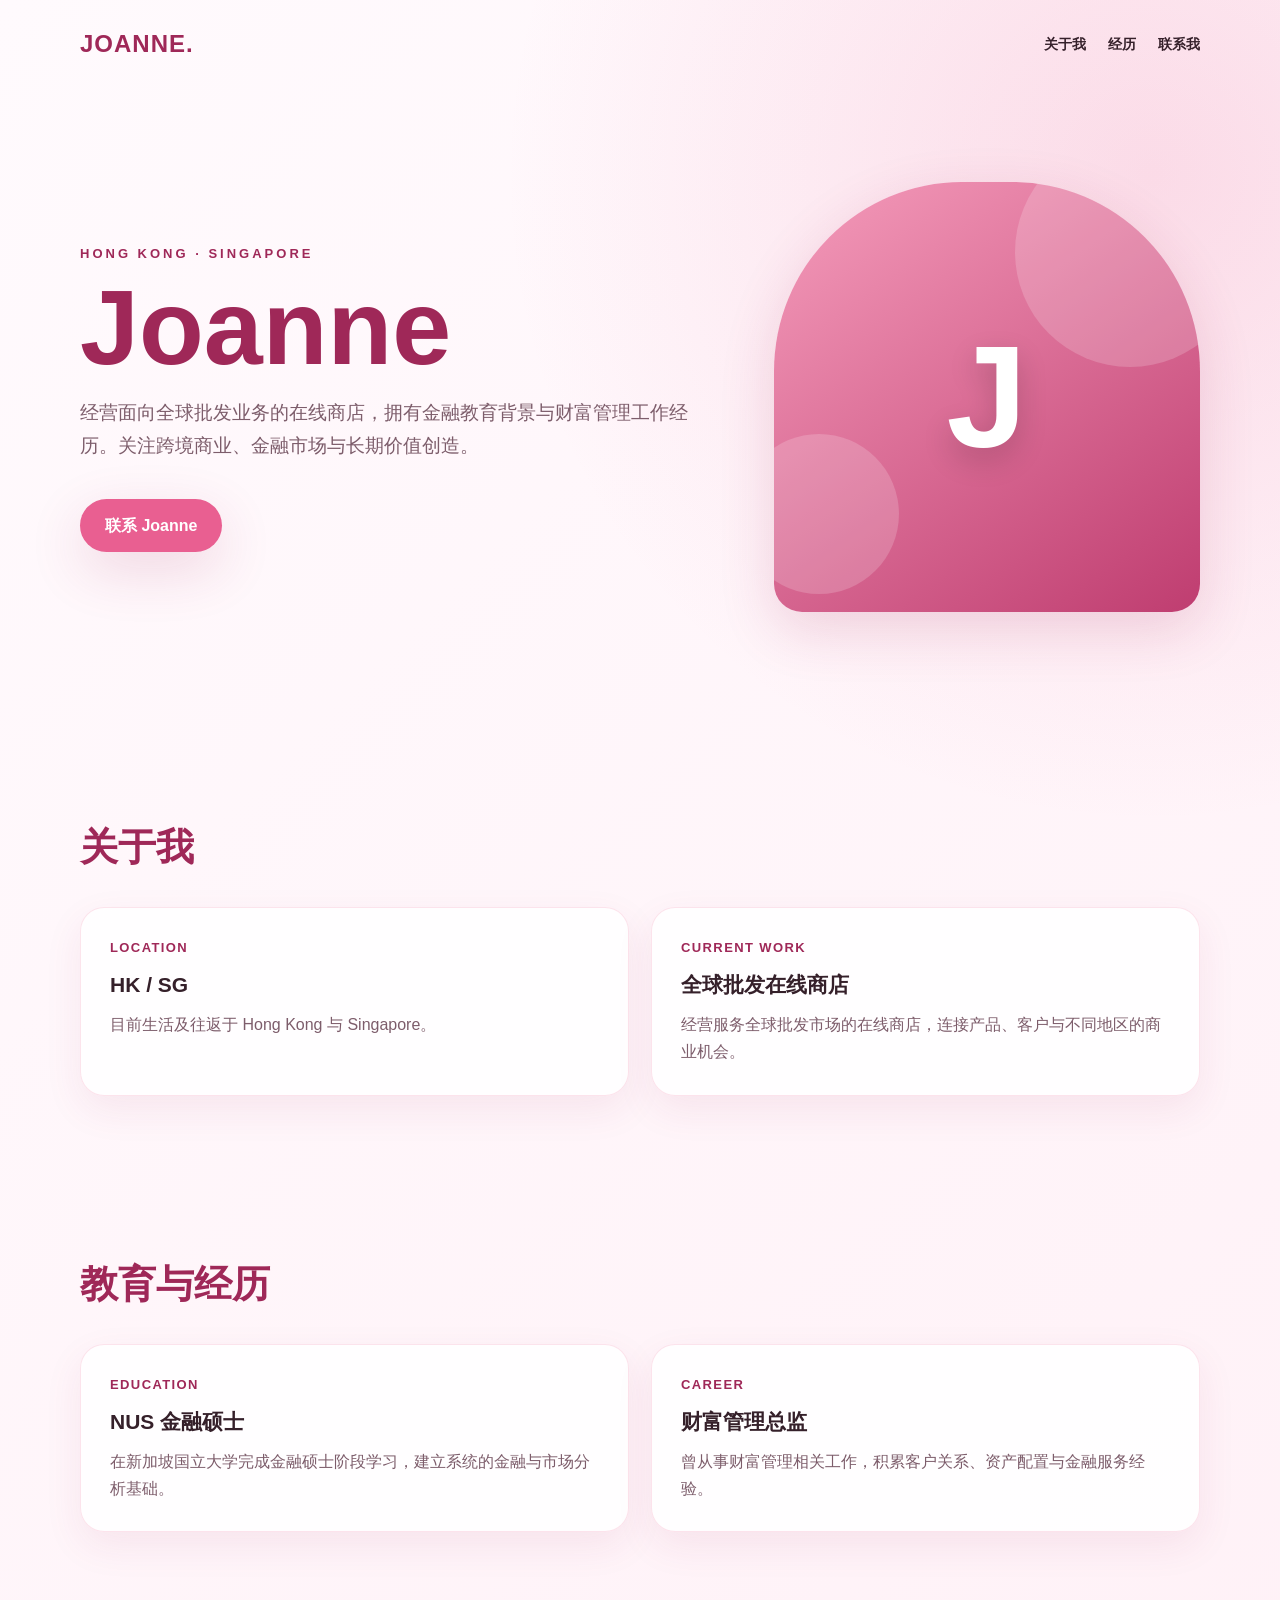
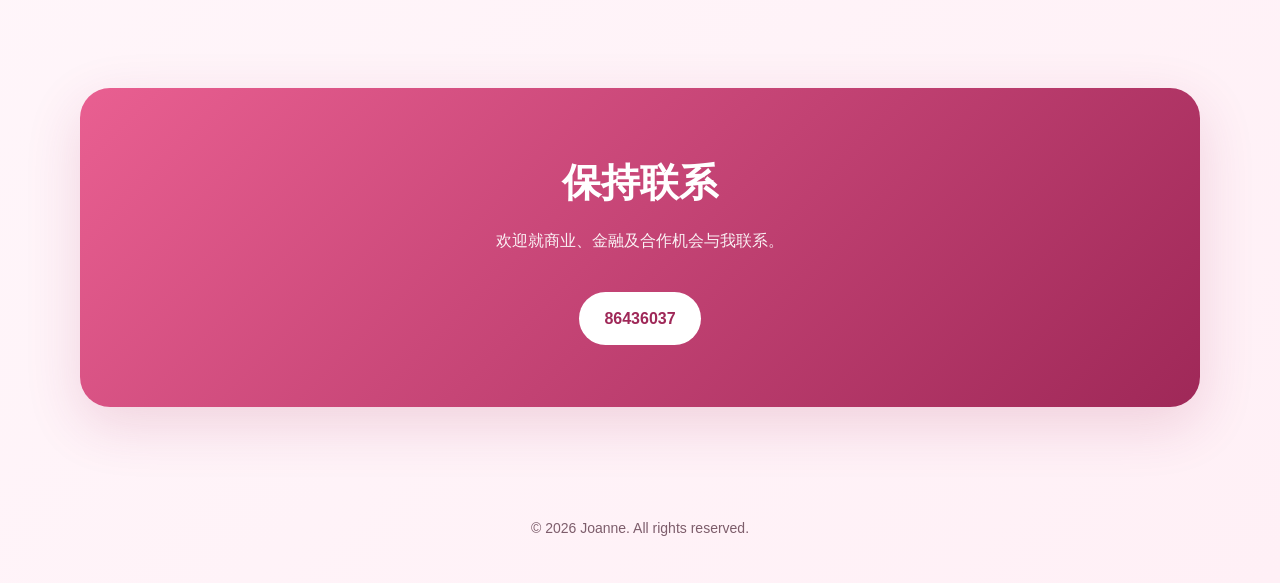
==== index.html @ ed048417 "Rename index.html.html to index.html" ====
<!DOCTYPE html>
<html lang="zh-CN">
<head>
<meta charset="UTF-8"><meta name="viewport" content="width=device-width,initial-scale=1.0">
<meta name="description" content="Joanne 的个人主页，居住于香港与新加坡，从事全球批发在线商店业务。">
<title>Joanne | Personal Website</title>
<style>
:root{--pink:#e95f91;--dark:#9f2858;--light:#fff0f6;--text:#35202a;--muted:#7d5d6b;--shadow:0 18px 55px rgba(159,40,88,.16)}
*{box-sizing:border-box;scroll-behavior:smooth}body{margin:0;font-family:Arial,"Microsoft YaHei",sans-serif;color:var(--text);line-height:1.7;background:radial-gradient(circle at 90% 8%,rgba(233,95,145,.18),transparent 28%),linear-gradient(135deg,#fffafd,#fff0f6)}a{text-decoration:none;color:inherit}.page{width:min(1120px,calc(100% - 34px));margin:auto}nav{display:flex;align-items:center;justify-content:space-between;padding:24px 0}.logo{font-size:24px;font-weight:900;color:var(--dark);letter-spacing:1px}.nav-links{display:flex;gap:22px;font-size:14px;font-weight:700}.hero{min-height:72vh;display:grid;grid-template-columns:1.2fr .8fr;align-items:center;gap:54px;padding:55px 0 86px}.eyebrow{color:var(--dark);font-size:13px;font-weight:900;text-transform:uppercase;letter-spacing:3px}h1{margin:12px 0 20px;font-size:clamp(58px,9vw,106px);line-height:.95;color:var(--dark)}.hero p{max-width:670px;font-size:19px;color:var(--muted)}.button{display:inline-block;margin-top:18px;padding:13px 25px;border-radius:999px;background:var(--pink);color:white;font-weight:900;box-shadow:var(--shadow);transition:.2s}.button:hover{transform:translateY(-2px);background:var(--dark)}.portrait{min-height:430px;border-radius:44% 44% 28px 28px;display:flex;align-items:center;justify-content:center;position:relative;overflow:hidden;box-shadow:var(--shadow);background:linear-gradient(145deg,#f59cbb,#bf3d70)}.portrait:before,.portrait:after{content:"";position:absolute;border-radius:50%;background:rgba(255,255,255,.18)}.portrait:before{width:230px;height:230px;right:-45px;top:-45px}.portrait:after{width:160px;height:160px;left:-35px;bottom:18px}.portrait-initial{position:relative;z-index:1;color:white;font-size:145px;font-weight:900;text-shadow:0 12px 30px rgba(0,0,0,.18)}section{padding:78px 0}.section-title{margin:0 0 28px;font-size:38px;color:var(--dark)}.grid{display:grid;grid-template-columns:repeat(2,1fr);gap:22px}.card{padding:29px;background:rgba(255,255,255,.88);border:1px solid rgba(233,95,145,.17);border-radius:24px;box-shadow:0 14px 38px rgba(159,40,88,.08)}.card span{display:block;color:var(--dark);font-size:13px;font-weight:900;letter-spacing:1.4px;text-transform:uppercase;margin-bottom:8px}.card h3{margin:0 0 8px;font-size:21px}.card p{margin:0;color:var(--muted)}.contact{text-align:center;padding:62px 26px;border-radius:30px;background:linear-gradient(135deg,var(--pink),var(--dark));color:white;box-shadow:var(--shadow)}.contact h2{font-size:39px;margin:0 0 10px}.contact p{margin:0 0 20px;opacity:.92}.contact .button{background:white;color:var(--dark);box-shadow:none}footer{text-align:center;padding:32px 0 42px;color:var(--muted);font-size:14px}@media(max-width:760px){.nav-links{display:none}.hero{grid-template-columns:1fr;min-height:auto;padding-top:28px}.portrait{min-height:330px}.grid{grid-template-columns:1fr}section{padding:55px 0}}
</style>
</head>
<body><div class="page"><nav><div class="logo">JOANNE.</div><div class="nav-links"><a href="#about">关于我</a><a href="#experience">经历</a><a href="#contact">联系我</a></div></nav><main>
<section class="hero"><div><div class="eyebrow">Hong Kong · Singapore</div><h1>Joanne</h1><p>经营面向全球批发业务的在线商店，拥有金融教育背景与财富管理工作经历。关注跨境商业、金融市场与长期价值创造。</p><a class="button" href="#contact">联系 Joanne</a></div><div class="portrait"><div class="portrait-initial">J</div></div></section>
<section id="about"><h2 class="section-title">关于我</h2><div class="grid"><article class="card"><span>Location</span><h3>HK / SG</h3><p>目前生活及往返于 Hong Kong 与 Singapore。</p></article><article class="card"><span>Current Work</span><h3>全球批发在线商店</h3><p>经营服务全球批发市场的在线商店，连接产品、客户与不同地区的商业机会。</p></article></div></section>
<section id="experience"><h2 class="section-title">教育与经历</h2><div class="grid"><article class="card"><span>Education</span><h3>NUS 金融硕士</h3><p>在新加坡国立大学完成金融硕士阶段学习，建立系统的金融与市场分析基础。</p></article><article class="card"><span>Career</span><h3>财富管理总监</h3><p>曾从事财富管理相关工作，积累客户关系、资产配置与金融服务经验。</p></article></div></section>
<section id="contact"><div class="contact"><h2>保持联系</h2><p>欢迎就商业、金融及合作机会与我联系。</p><a class="button" href="tel:86436037">86436037</a></div></section>
</main><footer>© 2026 Joanne. All rights reserved.</footer></div></body></html>
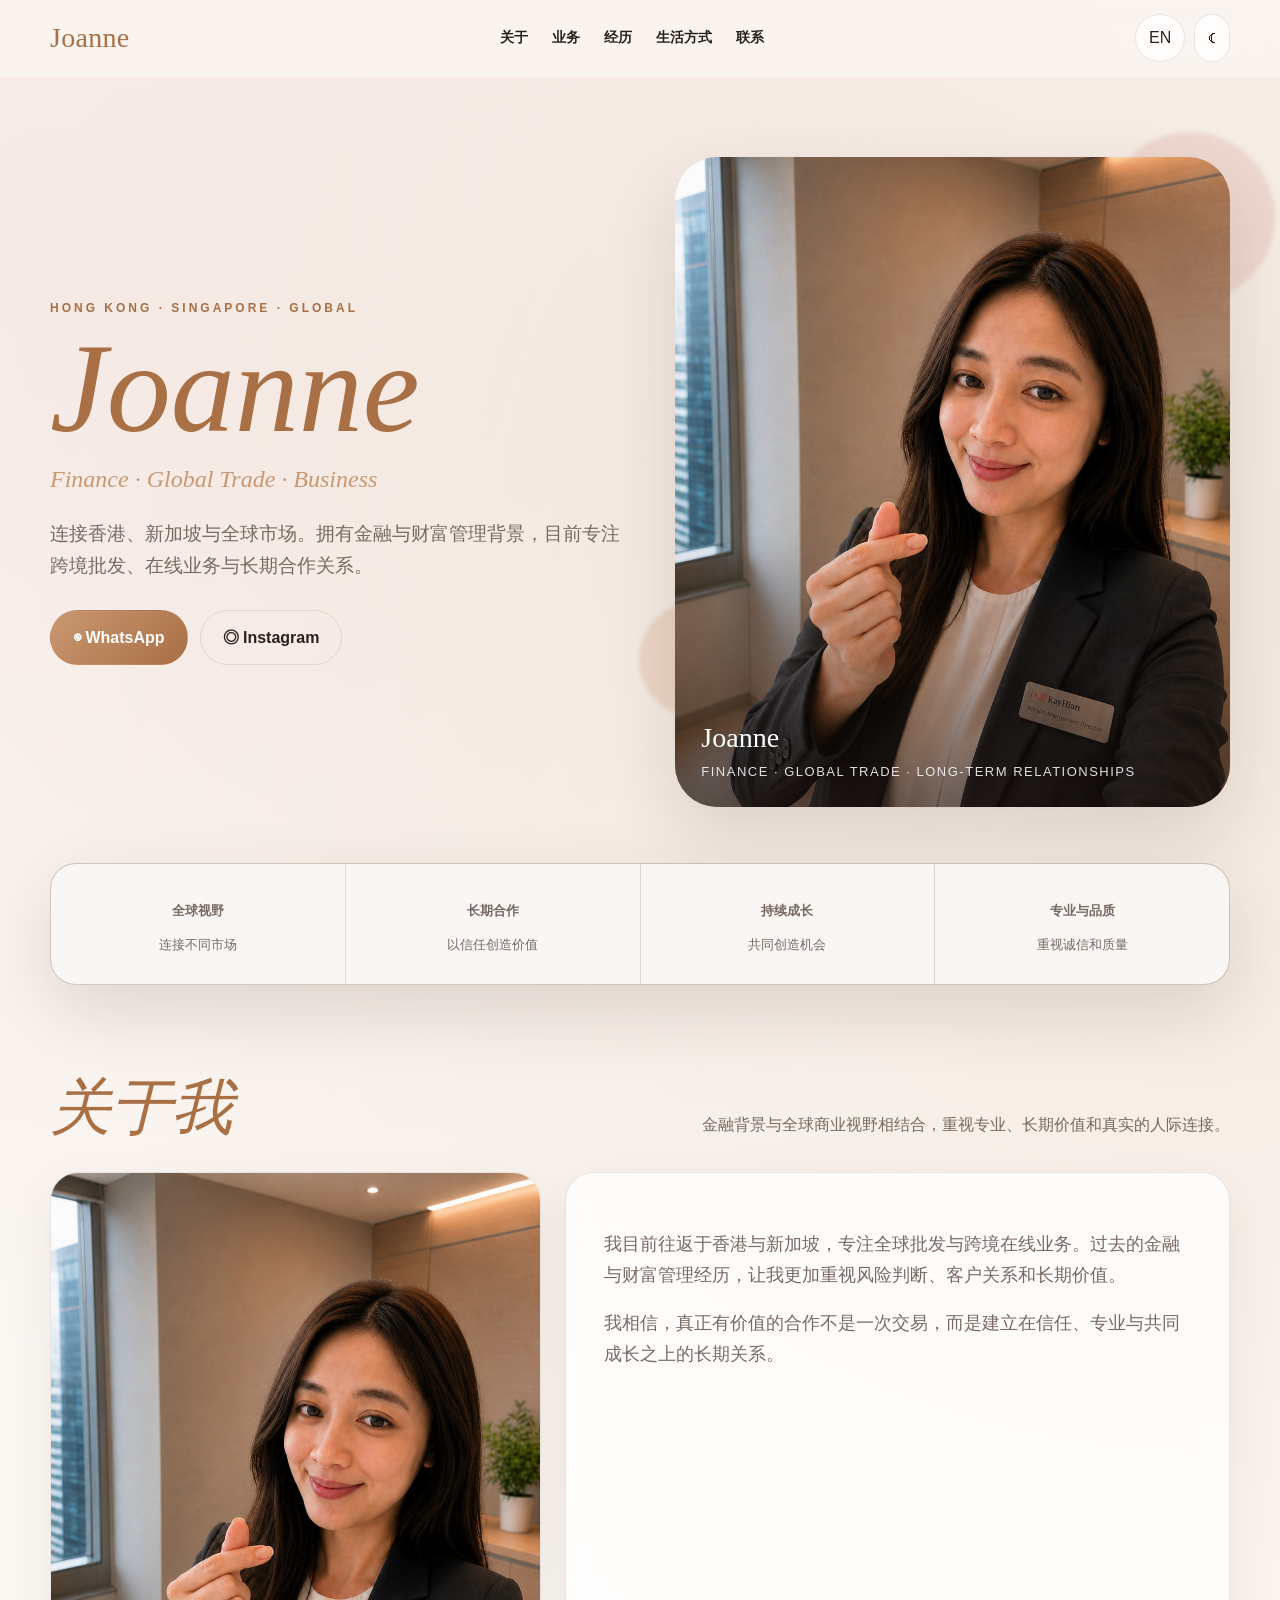
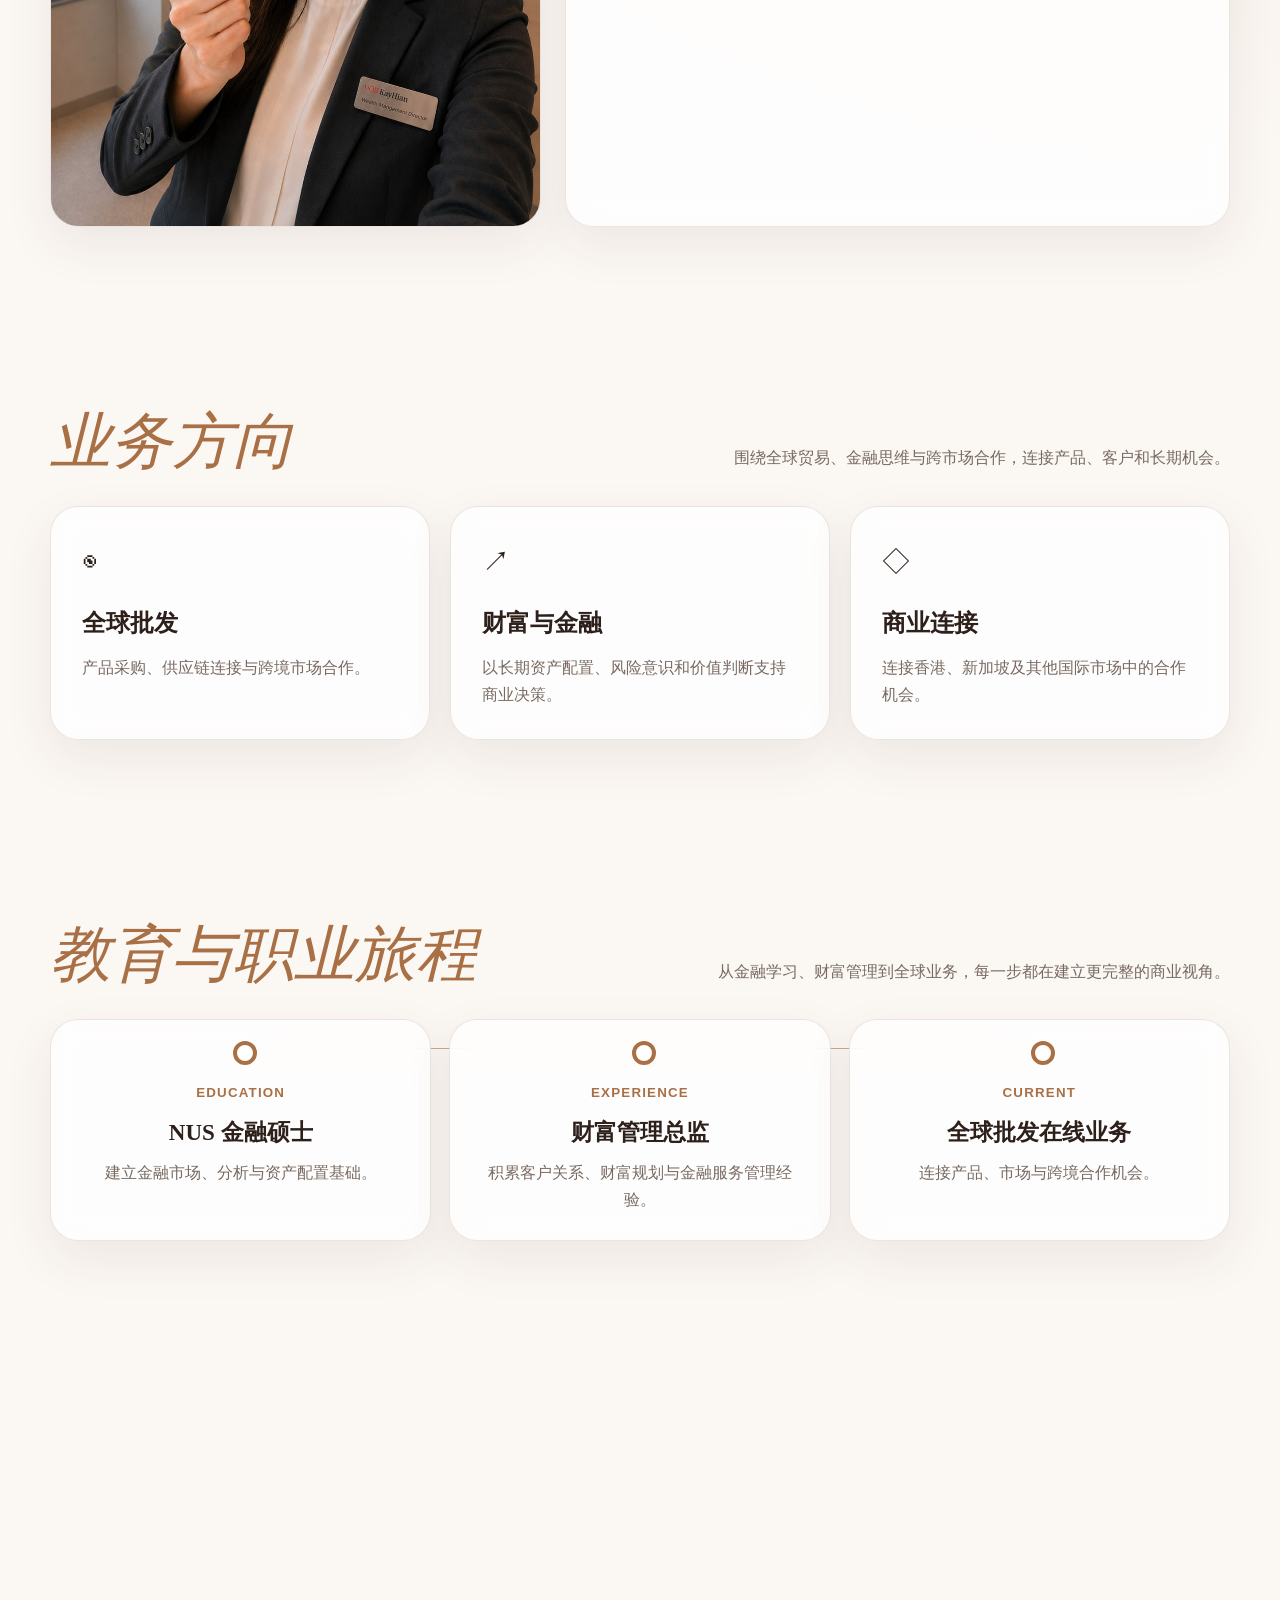
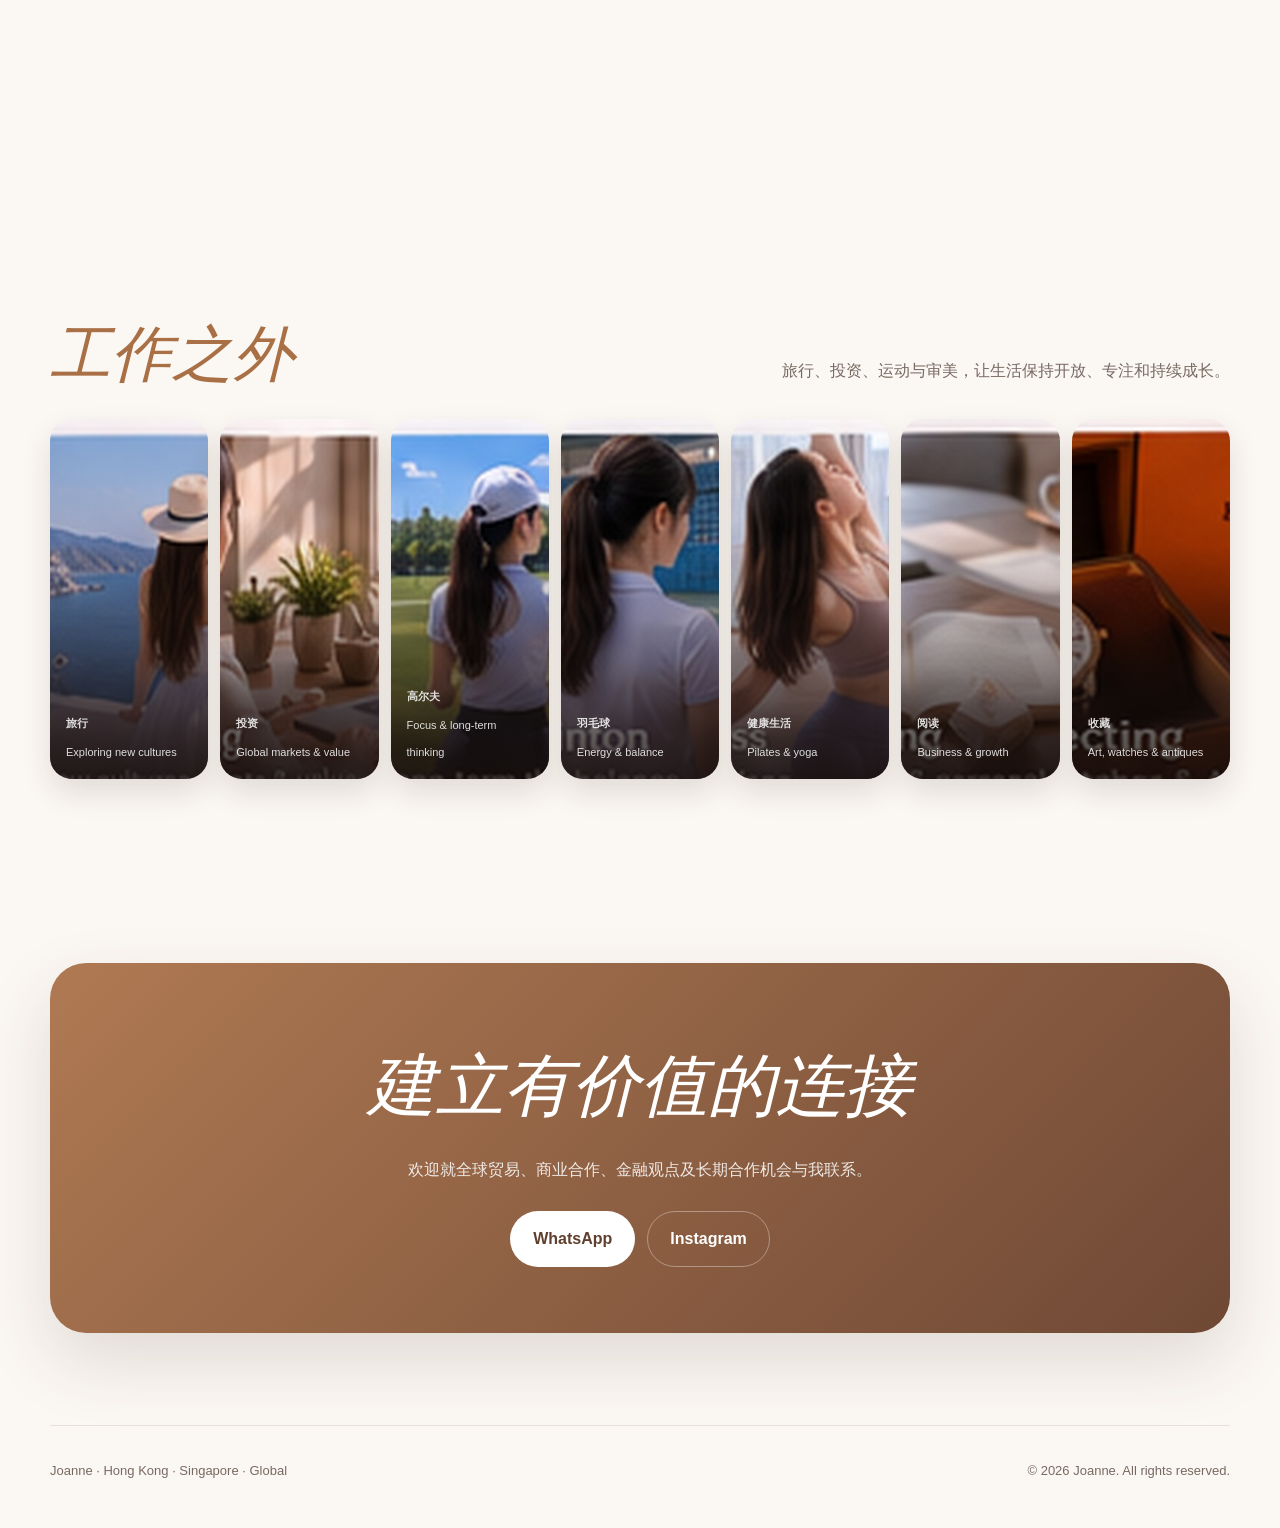
==== commit 9c545af8: "Add files via upload" ====
--- a/index.html
+++ b/index.html
@@ -1,17 +1,323 @@
-<!DOCTYPE html>
-<html lang="zh-CN">
+<!doctype html>
+<html lang="zh-CN" data-theme="light">
 <head>
-<meta charset="UTF-8"><meta name="viewport" content="width=device-width,initial-scale=1.0">
-<meta name="description" content="Joanne 的个人主页，居住于香港与新加坡，从事全球批发在线商店业务。">
-<title>Joanne | Personal Website</title>
-<style>
-:root{--pink:#e95f91;--dark:#9f2858;--light:#fff0f6;--text:#35202a;--muted:#7d5d6b;--shadow:0 18px 55px rgba(159,40,88,.16)}
-*{box-sizing:border-box;scroll-behavior:smooth}body{margin:0;font-family:Arial,"Microsoft YaHei",sans-serif;color:var(--text);line-height:1.7;background:radial-gradient(circle at 90% 8%,rgba(233,95,145,.18),transparent 28%),linear-gradient(135deg,#fffafd,#fff0f6)}a{text-decoration:none;color:inherit}.page{width:min(1120px,calc(100% - 34px));margin:auto}nav{display:flex;align-items:center;justify-content:space-between;padding:24px 0}.logo{font-size:24px;font-weight:900;color:var(--dark);letter-spacing:1px}.nav-links{display:flex;gap:22px;font-size:14px;font-weight:700}.hero{min-height:72vh;display:grid;grid-template-columns:1.2fr .8fr;align-items:center;gap:54px;padding:55px 0 86px}.eyebrow{color:var(--dark);font-size:13px;font-weight:900;text-transform:uppercase;letter-spacing:3px}h1{margin:12px 0 20px;font-size:clamp(58px,9vw,106px);line-height:.95;color:var(--dark)}.hero p{max-width:670px;font-size:19px;color:var(--muted)}.button{display:inline-block;margin-top:18px;padding:13px 25px;border-radius:999px;background:var(--pink);color:white;font-weight:900;box-shadow:var(--shadow);transition:.2s}.button:hover{transform:translateY(-2px);background:var(--dark)}.portrait{min-height:430px;border-radius:44% 44% 28px 28px;display:flex;align-items:center;justify-content:center;position:relative;overflow:hidden;box-shadow:var(--shadow);background:linear-gradient(145deg,#f59cbb,#bf3d70)}.portrait:before,.portrait:after{content:"";position:absolute;border-radius:50%;background:rgba(255,255,255,.18)}.portrait:before{width:230px;height:230px;right:-45px;top:-45px}.portrait:after{width:160px;height:160px;left:-35px;bottom:18px}.portrait-initial{position:relative;z-index:1;color:white;font-size:145px;font-weight:900;text-shadow:0 12px 30px rgba(0,0,0,.18)}section{padding:78px 0}.section-title{margin:0 0 28px;font-size:38px;color:var(--dark)}.grid{display:grid;grid-template-columns:repeat(2,1fr);gap:22px}.card{padding:29px;background:rgba(255,255,255,.88);border:1px solid rgba(233,95,145,.17);border-radius:24px;box-shadow:0 14px 38px rgba(159,40,88,.08)}.card span{display:block;color:var(--dark);font-size:13px;font-weight:900;letter-spacing:1.4px;text-transform:uppercase;margin-bottom:8px}.card h3{margin:0 0 8px;font-size:21px}.card p{margin:0;color:var(--muted)}.contact{text-align:center;padding:62px 26px;border-radius:30px;background:linear-gradient(135deg,var(--pink),var(--dark));color:white;box-shadow:var(--shadow)}.contact h2{font-size:39px;margin:0 0 10px}.contact p{margin:0 0 20px;opacity:.92}.contact .button{background:white;color:var(--dark);box-shadow:none}footer{text-align:center;padding:32px 0 42px;color:var(--muted);font-size:14px}@media(max-width:760px){.nav-links{display:none}.hero{grid-template-columns:1fr;min-height:auto;padding-top:28px}.portrait{min-height:330px}.grid{grid-template-columns:1fr}section{padding:55px 0}}
-</style>
+  <meta charset="utf-8">
+  <meta name="viewport" content="width=device-width,initial-scale=1">
+  <meta name="description" content="Joanne 的国际化个人品牌主页，连接香港、新加坡与全球市场。">
+  <meta name="theme-color" content="#fbf4ef">
+  <meta property="og:title" content="Joanne | Finance · Global Trade · Business">
+  <meta property="og:description" content="Connecting opportunities across Hong Kong, Singapore and the world.">
+  <meta property="og:image" content="assets/social-preview.jpg">
+  <meta property="og:type" content="website">
+  <title>Joanne | Finance · Global Trade · Business</title>
+  <style>
+    :root{
+      --bg:#fbf7f3;--surface:rgba(255,255,255,.78);--surface-solid:#fff;
+      --text:#2d201b;--muted:#786a62;--line:rgba(92,62,45,.13);
+      --accent:#a96f45;--accent-2:#c99872;--rose:#d8a29c;
+      --shadow:0 28px 70px rgba(72,47,33,.14);--radius:28px;
+    }
+    html[data-theme="dark"]{
+      --bg:#1d1816;--surface:rgba(36,29,26,.82);--surface-solid:#28211e;
+      --text:#f6eee9;--muted:#c8b7ad;--line:rgba(255,255,255,.12);
+      --accent:#d5a178;--accent-2:#b97f59;--rose:#c98e88;
+      --shadow:0 28px 70px rgba(0,0,0,.38);
+    }
+    *{box-sizing:border-box}
+    html{scroll-behavior:smooth}
+    body{
+      margin:0;background:
+      radial-gradient(circle at 5% 5%,rgba(216,162,156,.16),transparent 24%),
+      radial-gradient(circle at 93% 12%,rgba(201,152,114,.17),transparent 28%),
+      var(--bg);
+      color:var(--text);font-family:Inter,ui-sans-serif,-apple-system,BlinkMacSystemFont,
+      "Segoe UI","PingFang SC","Microsoft YaHei",sans-serif;line-height:1.7;
+      transition:background .35s,color .35s;
+    }
+    body.lang-en .zh{display:none!important}
+    body:not(.lang-en) .en{display:none!important}
+    a{color:inherit;text-decoration:none}
+    img{display:block;max-width:100%}
+    button{font:inherit}
+    .shell{width:min(1180px,calc(100% - 34px));margin:auto}
+    .loader{
+      position:fixed;inset:0;z-index:999;background:var(--bg);display:grid;place-items:center;
+      transition:opacity .7s ease,visibility .7s ease;
+    }
+    .loader.hide{opacity:0;visibility:hidden}
+    .loader-mark{font-family:Georgia,serif;font-size:clamp(48px,8vw,92px);font-style:italic;color:var(--accent);animation:pulse 1.2s ease-in-out infinite}
+    @keyframes pulse{50%{opacity:.45;transform:scale(.98)}}
+    .nav{
+      position:sticky;top:0;z-index:50;border-bottom:1px solid transparent;
+      background:color-mix(in srgb,var(--bg) 78%,transparent);backdrop-filter:blur(18px);
+    }
+    .nav.scrolled{border-color:var(--line)}
+    .nav-inner{height:76px;display:flex;align-items:center;justify-content:space-between;gap:22px}
+    .brand{font-family:Georgia,serif;font-size:28px;color:var(--accent);letter-spacing:.3px}
+    .nav-links{display:flex;gap:24px;font-size:14px;font-weight:650}
+    .nav-links a{position:relative}
+    .nav-links a:after{content:"";position:absolute;left:0;right:100%;bottom:-7px;height:1px;background:var(--accent);transition:.25s}
+    .nav-links a:hover:after{right:0}
+    .tools{display:flex;gap:9px}
+    .tool{
+      border:1px solid var(--line);background:var(--surface);color:var(--text);
+      border-radius:999px;padding:9px 13px;cursor:pointer;backdrop-filter:blur(12px)
+    }
+    .hero{min-height:calc(100vh - 76px);display:grid;grid-template-columns:1.02fr .98fr;align-items:center;gap:48px;padding:55px 0 70px}
+    .eyebrow{font-size:12px;font-weight:800;letter-spacing:3px;text-transform:uppercase;color:var(--accent)}
+    h1{font-family:Georgia,serif;font-size:clamp(72px,10vw,132px);font-weight:500;font-style:italic;line-height:.88;margin:14px 0;color:var(--accent)}
+    .hero-kicker{font-family:Georgia,serif;font-style:italic;font-size:24px;color:var(--accent-2)}
+    .lead{font-size:19px;color:var(--muted);max-width:650px;margin-top:18px}
+    .actions{display:flex;flex-wrap:wrap;gap:12px;margin-top:28px}
+    .btn{display:inline-flex;align-items:center;justify-content:center;gap:8px;padding:13px 22px;border-radius:999px;border:1px solid var(--line);font-weight:750;transition:.25s}
+    .btn:hover{transform:translateY(-3px);box-shadow:0 14px 25px rgba(74,45,31,.15)}
+    .btn.primary{background:linear-gradient(135deg,var(--accent-2),var(--accent));color:#fff;border-color:transparent}
+    .portrait-wrap{position:relative}
+    .portrait-card{position:relative;min-height:650px;border-radius:42px;overflow:hidden;box-shadow:var(--shadow);background:#d8c2b3}
+    .portrait-card img{position:absolute;inset:0;width:100%;height:100%;object-fit:cover}
+    .portrait-card:after{content:"";position:absolute;inset:0;background:linear-gradient(180deg,transparent 58%,rgba(29,19,14,.56))}
+    .portrait-caption{position:absolute;z-index:2;left:26px;right:26px;bottom:23px;color:#fff}
+    .portrait-caption strong{font-family:Georgia,serif;font-size:28px;font-weight:500}
+    .portrait-caption span{display:block;font-size:13px;letter-spacing:1.5px;text-transform:uppercase;opacity:.86}
+    .orb{position:absolute;border-radius:50%;filter:blur(2px);z-index:-1}
+    .orb.one{width:170px;height:170px;background:rgba(216,162,156,.28);right:-45px;top:-25px}
+    .orb.two{width:115px;height:115px;background:rgba(201,152,114,.26);left:-36px;bottom:90px}
+    .values{display:grid;grid-template-columns:repeat(4,1fr);gap:1px;background:var(--line);border:1px solid var(--line);border-radius:26px;overflow:hidden;box-shadow:var(--shadow);margin-top:-38px;position:relative;z-index:4}
+    .value{padding:27px 20px;background:var(--surface);backdrop-filter:blur(16px);text-align:center}
+    .value b{display:block;font-family:Georgia,serif;font-size:20px;margin-bottom:5px}
+    .value span{font-size:13px;color:var(--muted)}
+    section{padding:92px 0}
+    .section-head{display:flex;justify-content:space-between;align-items:end;gap:30px;margin-bottom:34px}
+    .section-head h2{font-family:Georgia,serif;font-size:clamp(38px,5vw,61px);font-weight:500;font-style:italic;color:var(--accent);margin:0;line-height:1}
+    .section-head p{max-width:540px;color:var(--muted);margin:0}
+    .about-grid{display:grid;grid-template-columns:.85fr 1.15fr;gap:24px}
+    .panel{background:var(--surface);border:1px solid var(--line);border-radius:var(--radius);box-shadow:0 18px 50px rgba(72,47,33,.08);backdrop-filter:blur(15px)}
+    .about-photo{overflow:hidden;min-height:430px}
+    .about-photo img{width:100%;height:100%;object-fit:cover}
+    .about-copy{padding:38px}
+    .about-copy p{font-size:18px;color:var(--muted)}
+    .focus-grid{display:grid;grid-template-columns:repeat(3,1fr);gap:20px}
+    .focus-card{padding:31px;transition:.3s}
+    .focus-card:hover{transform:translateY(-8px);box-shadow:var(--shadow)}
+    .focus-card .icon{font-size:28px;margin-bottom:18px}
+    .focus-card h3{font-family:Georgia,serif;font-size:24px;margin:0 0 10px}
+    .focus-card p{color:var(--muted);margin:0}
+    .journey{display:grid;grid-template-columns:repeat(3,1fr);gap:18px;position:relative}
+    .journey:before{content:"";position:absolute;left:10%;right:10%;top:29px;height:1px;background:linear-gradient(90deg,transparent,var(--accent),transparent)}
+    .step{position:relative;padding:58px 26px 27px;text-align:center}
+    .step:before{content:"";position:absolute;top:21px;left:50%;width:16px;height:16px;margin-left:-8px;border-radius:50%;background:var(--surface-solid);border:4px solid var(--accent)}
+    .step small{color:var(--accent);font-weight:800;letter-spacing:1.2px;text-transform:uppercase}
+    .step h3{font-family:Georgia,serif;font-size:23px;margin:7px 0}
+    .step p{color:var(--muted);margin:0}
+    .philosophy{padding:56px;text-align:center;position:relative;overflow:hidden}
+    .philosophy:before{content:"“";position:absolute;left:24px;top:-35px;font-family:Georgia,serif;font-size:180px;color:rgba(201,152,114,.15)}
+    .quote{font-family:Georgia,serif;font-size:clamp(30px,4vw,48px);font-style:italic;color:var(--accent);max-width:900px;margin:auto;line-height:1.35}
+    .signature{font-family:Georgia,serif;font-size:30px;font-style:italic;color:var(--accent);margin-top:20px}
+    .gallery{display:grid;grid-template-columns:repeat(7,1fr);gap:12px}
+    .gallery-card{position:relative;min-height:360px;border-radius:22px;overflow:hidden;cursor:pointer;box-shadow:0 14px 30px rgba(50,30,20,.12)}
+    .gallery-card img{width:100%;height:100%;object-fit:cover;transition:.5s}
+    .gallery-card:hover img{transform:scale(1.06)}
+    .gallery-card:after{content:"";position:absolute;inset:35% 0 0;background:linear-gradient(transparent,rgba(20,13,10,.82))}
+    .gallery-label{position:absolute;z-index:2;left:16px;right:14px;bottom:14px;color:#fff}
+    .gallery-label b{display:block;font-family:Georgia,serif;font-size:20px}
+    .gallery-label span{font-size:11px;opacity:.85}
+    .contact{padding:66px 36px;text-align:center;background:linear-gradient(135deg,rgba(169,111,69,.92),rgba(105,65,45,.96));color:#fff;border-radius:36px;box-shadow:var(--shadow)}
+    .contact h2{font-family:Georgia,serif;font-size:clamp(42px,6vw,68px);font-style:italic;font-weight:500;margin:0}
+    .contact p{max-width:660px;margin:12px auto 24px;opacity:.86}
+    .contact .btn{border-color:rgba(255,255,255,.35);color:#fff}
+    .contact .btn.primary{background:#fff;color:#603f2e}
+    footer{display:flex;justify-content:space-between;gap:24px;padding:34px 0 46px;color:var(--muted);font-size:13px;border-top:1px solid var(--line)}
+    .reveal{opacity:0;transform:translateY(28px);transition:opacity .8s ease,transform .8s ease}
+    .reveal.visible{opacity:1;transform:none}
+    .modal{position:fixed;inset:0;z-index:100;display:none;align-items:center;justify-content:center;padding:25px;background:rgba(13,9,7,.82);backdrop-filter:blur(12px)}
+    .modal.open{display:flex}
+    .modal img{max-width:min(1080px,94vw);max-height:86vh;border-radius:24px;box-shadow:0 30px 90px #000}
+    .modal-close{position:absolute;right:25px;top:20px;border:0;background:#fff;color:#281b15;width:44px;height:44px;border-radius:50%;font-size:24px;cursor:pointer}
+    @media(max-width:1050px){.gallery{grid-template-columns:repeat(4,1fr)}.gallery-card{min-height:280px}}
+    @media(max-width:860px){
+      .nav-links{display:none}.hero{grid-template-columns:1fr;min-height:auto;padding-top:35px}.portrait-card{min-height:520px}
+      .values{grid-template-columns:repeat(2,1fr);margin-top:20px}.about-grid{grid-template-columns:1fr}
+      .focus-grid,.journey{grid-template-columns:1fr}.journey:before{display:none}.step{padding-top:25px;text-align:left}
+      .step:before{left:0;top:30px}.step{padding-left:35px}.gallery{grid-template-columns:repeat(2,1fr)}.gallery-card{min-height:300px}
+      .section-head{display:block}.section-head p{margin-top:15px}footer{display:block;text-align:center}
+    }
+    @media(max-width:520px){.gallery{grid-template-columns:1fr}.gallery-card{min-height:370px}.values{grid-template-columns:1fr}h1{font-size:76px}.philosophy{padding:42px 22px}}
+  </style>
 </head>
-<body><div class="page"><nav><div class="logo">JOANNE.</div><div class="nav-links"><a href="#about">关于我</a><a href="#experience">经历</a><a href="#contact">联系我</a></div></nav><main>
-<section class="hero"><div><div class="eyebrow">Hong Kong · Singapore</div><h1>Joanne</h1><p>经营面向全球批发业务的在线商店，拥有金融教育背景与财富管理工作经历。关注跨境商业、金融市场与长期价值创造。</p><a class="button" href="#contact">联系 Joanne</a></div><div class="portrait"><div class="portrait-initial">J</div></div></section>
-<section id="about"><h2 class="section-title">关于我</h2><div class="grid"><article class="card"><span>Location</span><h3>HK / SG</h3><p>目前生活及往返于 Hong Kong 与 Singapore。</p></article><article class="card"><span>Current Work</span><h3>全球批发在线商店</h3><p>经营服务全球批发市场的在线商店，连接产品、客户与不同地区的商业机会。</p></article></div></section>
-<section id="experience"><h2 class="section-title">教育与经历</h2><div class="grid"><article class="card"><span>Education</span><h3>NUS 金融硕士</h3><p>在新加坡国立大学完成金融硕士阶段学习，建立系统的金融与市场分析基础。</p></article><article class="card"><span>Career</span><h3>财富管理总监</h3><p>曾从事财富管理相关工作，积累客户关系、资产配置与金融服务经验。</p></article></div></section>
-<section id="contact"><div class="contact"><h2>保持联系</h2><p>欢迎就商业、金融及合作机会与我联系。</p><a class="button" href="tel:86436037">86436037</a></div></section>
-</main><footer>© 2026 Joanne. All rights reserved.</footer></div></body></html>
+<body>
+  <div class="loader" id="loader"><div class="loader-mark">Joanne</div></div>
+
+  <header class="nav" id="nav">
+    <div class="shell nav-inner">
+      <a class="brand" href="#home">Joanne</a>
+      <nav class="nav-links">
+        <a href="#about"><span class="zh">关于</span><span class="en">About</span></a>
+        <a href="#business"><span class="zh">业务</span><span class="en">Business</span></a>
+        <a href="#journey"><span class="zh">经历</span><span class="en">Journey</span></a>
+        <a href="#lifestyle"><span class="zh">生活方式</span><span class="en">Lifestyle</span></a>
+        <a href="#contact"><span class="zh">联系</span><span class="en">Contact</span></a>
+      </nav>
+      <div class="tools">
+        <button class="tool" id="langBtn">EN</button>
+        <button class="tool" id="themeBtn" aria-label="切换主题">☾</button>
+      </div>
+    </div>
+  </header>
+
+  <main>
+    <div class="shell">
+      <section class="hero reveal" id="home">
+        <div>
+          <div class="eyebrow">Hong Kong · Singapore · Global</div>
+          <h1>Joanne</h1>
+          <div class="hero-kicker">Finance · Global Trade · Business</div>
+          <p class="lead zh">连接香港、新加坡与全球市场。拥有金融与财富管理背景，目前专注跨境批发、在线业务与长期合作关系。</p>
+          <p class="lead en">Connecting opportunities across Hong Kong, Singapore and the world. With a background in finance and wealth management, I now focus on cross-border wholesale, online business and long-term partnerships.</p>
+          <div class="actions">
+            <a class="btn primary" href="https://wa.me/6586436037?text=Hello%20Joanne%2C%20I%20found%20your%20personal%20website%20and%20would%20like%20to%20connect%20with%20you." target="_blank" rel="noopener">◉ WhatsApp</a>
+            <a class="btn" href="https://www.instagram.com/xovilkikum/" target="_blank" rel="noopener">◎ Instagram</a>
+          </div>
+        </div>
+        <div class="portrait-wrap">
+          <div class="orb one"></div><div class="orb two"></div>
+          <div class="portrait-card">
+            <img src="assets/profile.jpg" alt="Joanne portrait">
+            <div class="portrait-caption">
+              <strong>Joanne</strong>
+              <span>Finance · Global Trade · Long-term Relationships</span>
+            </div>
+          </div>
+        </div>
+      </section>
+
+      <div class="values reveal">
+        <div class="value"><b><span class="zh">全球视野</span><span class="en">Global Perspective</span></b><span class="zh">连接不同市场</span><span class="en">Connecting markets</span></div>
+        <div class="value"><b><span class="zh">长期合作</span><span class="en">Long-term Partnerships</span></b><span class="zh">以信任创造价值</span><span class="en">Value built on trust</span></div>
+        <div class="value"><b><span class="zh">持续成长</span><span class="en">Sustainable Growth</span></b><span class="zh">共同创造机会</span><span class="en">Creating opportunities</span></div>
+        <div class="value"><b><span class="zh">专业与品质</span><span class="en">Excellence</span></b><span class="zh">重视诚信和质量</span><span class="en">Quality and integrity</span></div>
+      </div>
+
+      <section id="about" class="reveal">
+        <div class="section-head">
+          <h2><span class="zh">关于我</span><span class="en">About Me</span></h2>
+          <p class="zh">金融背景与全球商业视野相结合，重视专业、长期价值和真实的人际连接。</p>
+          <p class="en">Combining a finance background with a global business perspective, with an emphasis on professionalism, long-term value and meaningful connections.</p>
+        </div>
+        <div class="about-grid">
+          <div class="panel about-photo"><img src="assets/profile.jpg" alt="Joanne"></div>
+          <article class="panel about-copy">
+            <p class="zh">我目前往返于香港与新加坡，专注全球批发与跨境在线业务。过去的金融与财富管理经历，让我更加重视风险判断、客户关系和长期价值。</p>
+            <p class="zh">我相信，真正有价值的合作不是一次交易，而是建立在信任、专业与共同成长之上的长期关系。</p>
+            <p class="en">I am currently based between Hong Kong and Singapore, focusing on global wholesale and cross-border online business. My experience in finance and wealth management shaped the way I approach risk, relationships and long-term value.</p>
+            <p class="en">I believe meaningful business is not defined by a single transaction, but by trust, professionalism and shared growth over time.</p>
+          </article>
+        </div>
+      </section>
+
+      <section id="business" class="reveal">
+        <div class="section-head">
+          <h2><span class="zh">业务方向</span><span class="en">Business Focus</span></h2>
+          <p class="zh">围绕全球贸易、金融思维与跨市场合作，连接产品、客户和长期机会。</p>
+          <p class="en">Connecting products, clients and long-term opportunities through global trade, financial thinking and cross-market collaboration.</p>
+        </div>
+        <div class="focus-grid">
+          <article class="panel focus-card"><div class="icon">◉</div><h3><span class="zh">全球批发</span><span class="en">Global Wholesale</span></h3><p class="zh">产品采购、供应链连接与跨境市场合作。</p><p class="en">Product sourcing, supply-chain connections and cross-border market collaboration.</p></article>
+          <article class="panel focus-card"><div class="icon">↗</div><h3><span class="zh">财富与金融</span><span class="en">Wealth & Finance</span></h3><p class="zh">以长期资产配置、风险意识和价值判断支持商业决策。</p><p class="en">Supporting business decisions with long-term allocation, risk awareness and value-oriented thinking.</p></article>
+          <article class="panel focus-card"><div class="icon">◇</div><h3><span class="zh">商业连接</span><span class="en">Business Connections</span></h3><p class="zh">连接香港、新加坡及其他国际市场中的合作机会。</p><p class="en">Connecting partnership opportunities across Hong Kong, Singapore and international markets.</p></article>
+        </div>
+      </section>
+
+      <section id="journey" class="reveal">
+        <div class="section-head">
+          <h2><span class="zh">教育与职业旅程</span><span class="en">Education & Career Journey</span></h2>
+          <p class="zh">从金融学习、财富管理到全球业务，每一步都在建立更完整的商业视角。</p>
+          <p class="en">From financial education and wealth management to global business, each stage has shaped a broader commercial perspective.</p>
+        </div>
+        <div class="journey">
+          <article class="panel step"><small>Education</small><h3><span class="zh">NUS 金融硕士</span><span class="en">Master of Finance, NUS</span></h3><p class="zh">建立金融市场、分析与资产配置基础。</p><p class="en">Built a strong foundation in financial markets, analysis and asset allocation.</p></article>
+          <article class="panel step"><small>Experience</small><h3><span class="zh">财富管理总监</span><span class="en">Wealth Management Director</span></h3><p class="zh">积累客户关系、财富规划与金融服务管理经验。</p><p class="en">Developed experience in client relationships, wealth planning and financial service management.</p></article>
+          <article class="panel step"><small>Current</small><h3><span class="zh">全球批发在线业务</span><span class="en">Global Wholesale Online Business</span></h3><p class="zh">连接产品、市场与跨境合作机会。</p><p class="en">Connecting products, markets and cross-border partnership opportunities.</p></article>
+        </div>
+      </section>
+
+      <section class="reveal">
+        <div class="panel philosophy">
+          <div class="quote zh">成功建立在信任、持续行动与长期视野之上。</div>
+          <div class="quote en">Success is built on trust, consistency and long-term vision.</div>
+          <div class="signature">Joanne</div>
+        </div>
+      </section>
+
+      <section id="lifestyle" class="reveal">
+        <div class="section-head">
+          <h2><span class="zh">工作之外</span><span class="en">Beyond Business</span></h2>
+          <p class="zh">旅行、投资、运动与审美，让生活保持开放、专注和持续成长。</p>
+          <p class="en">Travel, investing, sports and aesthetics keep life open, focused and continuously evolving.</p>
+        </div>
+        <div class="gallery">
+          <article class="gallery-card" data-img="assets/travel.jpg"><img src="assets/travel.jpg" alt="Travel"><div class="gallery-label"><b><span class="zh">旅行</span><span class="en">Travel</span></b><span>Exploring new cultures</span></div></article><article class="gallery-card" data-img="assets/investing.jpg"><img src="assets/investing.jpg" alt="Investing"><div class="gallery-label"><b><span class="zh">投资</span><span class="en">Investing</span></b><span>Global markets & value</span></div></article><article class="gallery-card" data-img="assets/golf.jpg"><img src="assets/golf.jpg" alt="Golf"><div class="gallery-label"><b><span class="zh">高尔夫</span><span class="en">Golf</span></b><span>Focus & long-term thinking</span></div></article><article class="gallery-card" data-img="assets/badminton.jpg"><img src="assets/badminton.jpg" alt="Badminton"><div class="gallery-label"><b><span class="zh">羽毛球</span><span class="en">Badminton</span></b><span>Energy & balance</span></div></article><article class="gallery-card" data-img="assets/wellness.jpg"><img src="assets/wellness.jpg" alt="Wellness"><div class="gallery-label"><b><span class="zh">健康生活</span><span class="en">Wellness</span></b><span>Pilates & yoga</span></div></article><article class="gallery-card" data-img="assets/reading.jpg"><img src="assets/reading.jpg" alt="Reading"><div class="gallery-label"><b><span class="zh">阅读</span><span class="en">Reading</span></b><span>Business & growth</span></div></article><article class="gallery-card" data-img="assets/collecting.jpg"><img src="assets/collecting.jpg" alt="Collecting"><div class="gallery-label"><b><span class="zh">收藏</span><span class="en">Collecting</span></b><span>Art, watches & antiques</span></div></article>
+        </div>
+      </section>
+
+      <section id="contact" class="reveal">
+        <div class="contact">
+          <h2><span class="zh">建立有价值的连接</span><span class="en">Let’s Connect</span></h2>
+          <p class="zh">欢迎就全球贸易、商业合作、金融观点及长期合作机会与我联系。</p>
+          <p class="en">Open to conversations about global trade, business collaboration, financial perspectives and long-term partnerships.</p>
+          <div class="actions" style="justify-content:center">
+            <a class="btn primary" href="https://wa.me/6586436037?text=Hello%20Joanne%2C%20I%20found%20your%20personal%20website%20and%20would%20like%20to%20connect%20with%20you." target="_blank" rel="noopener">WhatsApp</a>
+            <a class="btn" href="https://www.instagram.com/xovilkikum/" target="_blank" rel="noopener">Instagram</a>
+          </div>
+        </div>
+      </section>
+
+      <footer>
+        <div>Joanne · Hong Kong · Singapore · Global</div>
+        <div>© 2026 Joanne. All rights reserved.</div>
+      </footer>
+    </div>
+  </main>
+
+  <div class="modal" id="modal" aria-hidden="true">
+    <button class="modal-close" id="modalClose">×</button>
+    <img id="modalImg" alt="Gallery preview">
+  </div>
+
+  <script>
+    const body=document.body, html=document.documentElement;
+    window.addEventListener('load',()=>setTimeout(()=>document.getElementById('loader').classList.add('hide'),450));
+    window.addEventListener('scroll',()=>document.getElementById('nav').classList.toggle('scrolled',scrollY>20));
+
+    document.getElementById('langBtn').addEventListener('click',e=>{
+      body.classList.toggle('lang-en');
+      const en=body.classList.contains('lang-en');
+      e.currentTarget.textContent=en?'中文':'EN';
+      html.lang=en?'en':'zh-CN';
+      localStorage.setItem('joanneLang',en?'en':'zh');
+    });
+    if(localStorage.getItem('joanneLang')==='en') document.getElementById('langBtn').click();
+
+    document.getElementById('themeBtn').addEventListener('click',e=>{
+      const dark=html.dataset.theme!=='dark';
+      html.dataset.theme=dark?'dark':'light';
+      e.currentTarget.textContent=dark?'☀':'☾';
+      localStorage.setItem('joanneTheme',dark?'dark':'light');
+    });
+    if(localStorage.getItem('joanneTheme')==='dark') document.getElementById('themeBtn').click();
+
+    const observer=new IntersectionObserver(entries=>entries.forEach(x=>{
+      if(x.isIntersecting) x.target.classList.add('visible')
+    }),{threshold:.12});
+    document.querySelectorAll('.reveal').forEach(x=>observer.observe(x));
+
+    const modal=document.getElementById('modal'),modalImg=document.getElementById('modalImg');
+    document.querySelectorAll('.gallery-card').forEach(card=>card.addEventListener('click',()=>{
+      modalImg.src=card.dataset.img;modal.classList.add('open');modal.setAttribute('aria-hidden','false')
+    }));
+    const closeModal=()=>{modal.classList.remove('open');modal.setAttribute('aria-hidden','true')};
+    document.getElementById('modalClose').addEventListener('click',closeModal);
+    modal.addEventListener('click',e=>{if(e.target===modal)closeModal()});
+    document.addEventListener('keydown',e=>{if(e.key==='Escape')closeModal()});
+  </script>
+</body>
+</html>
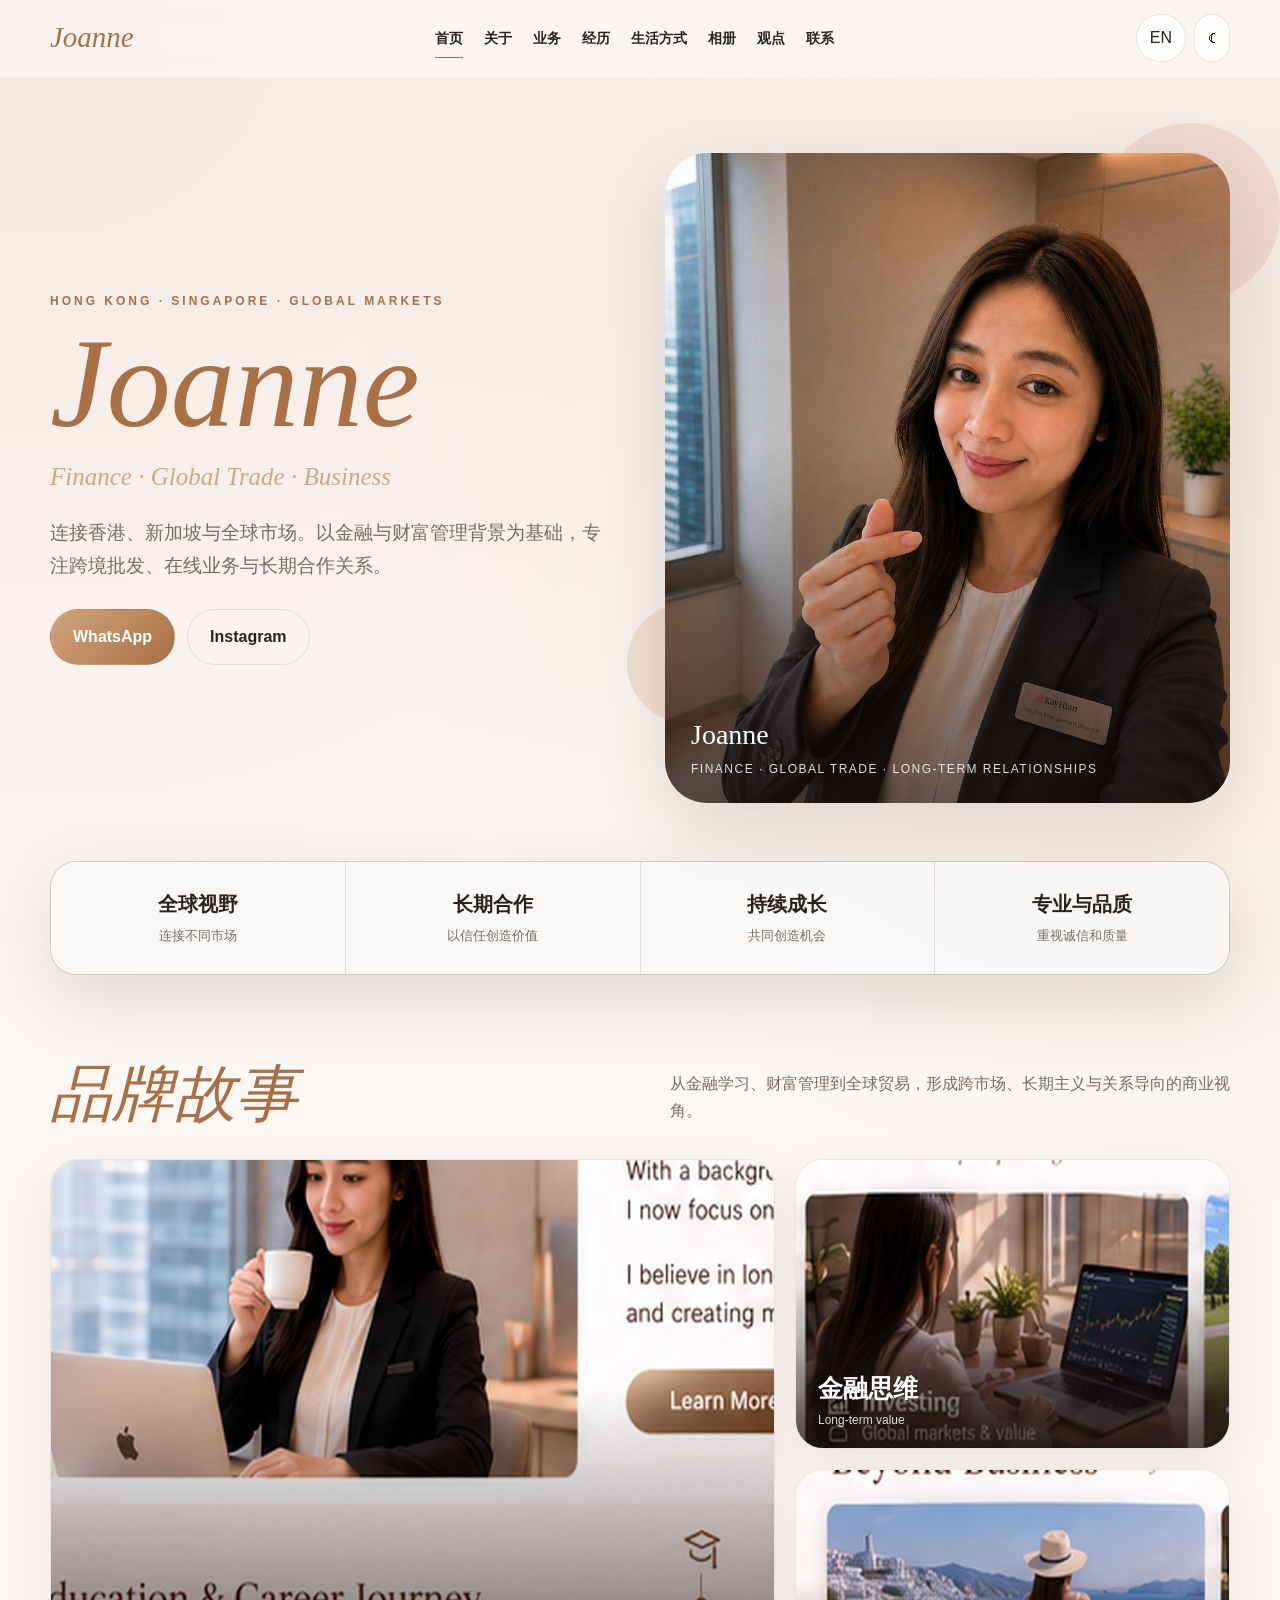
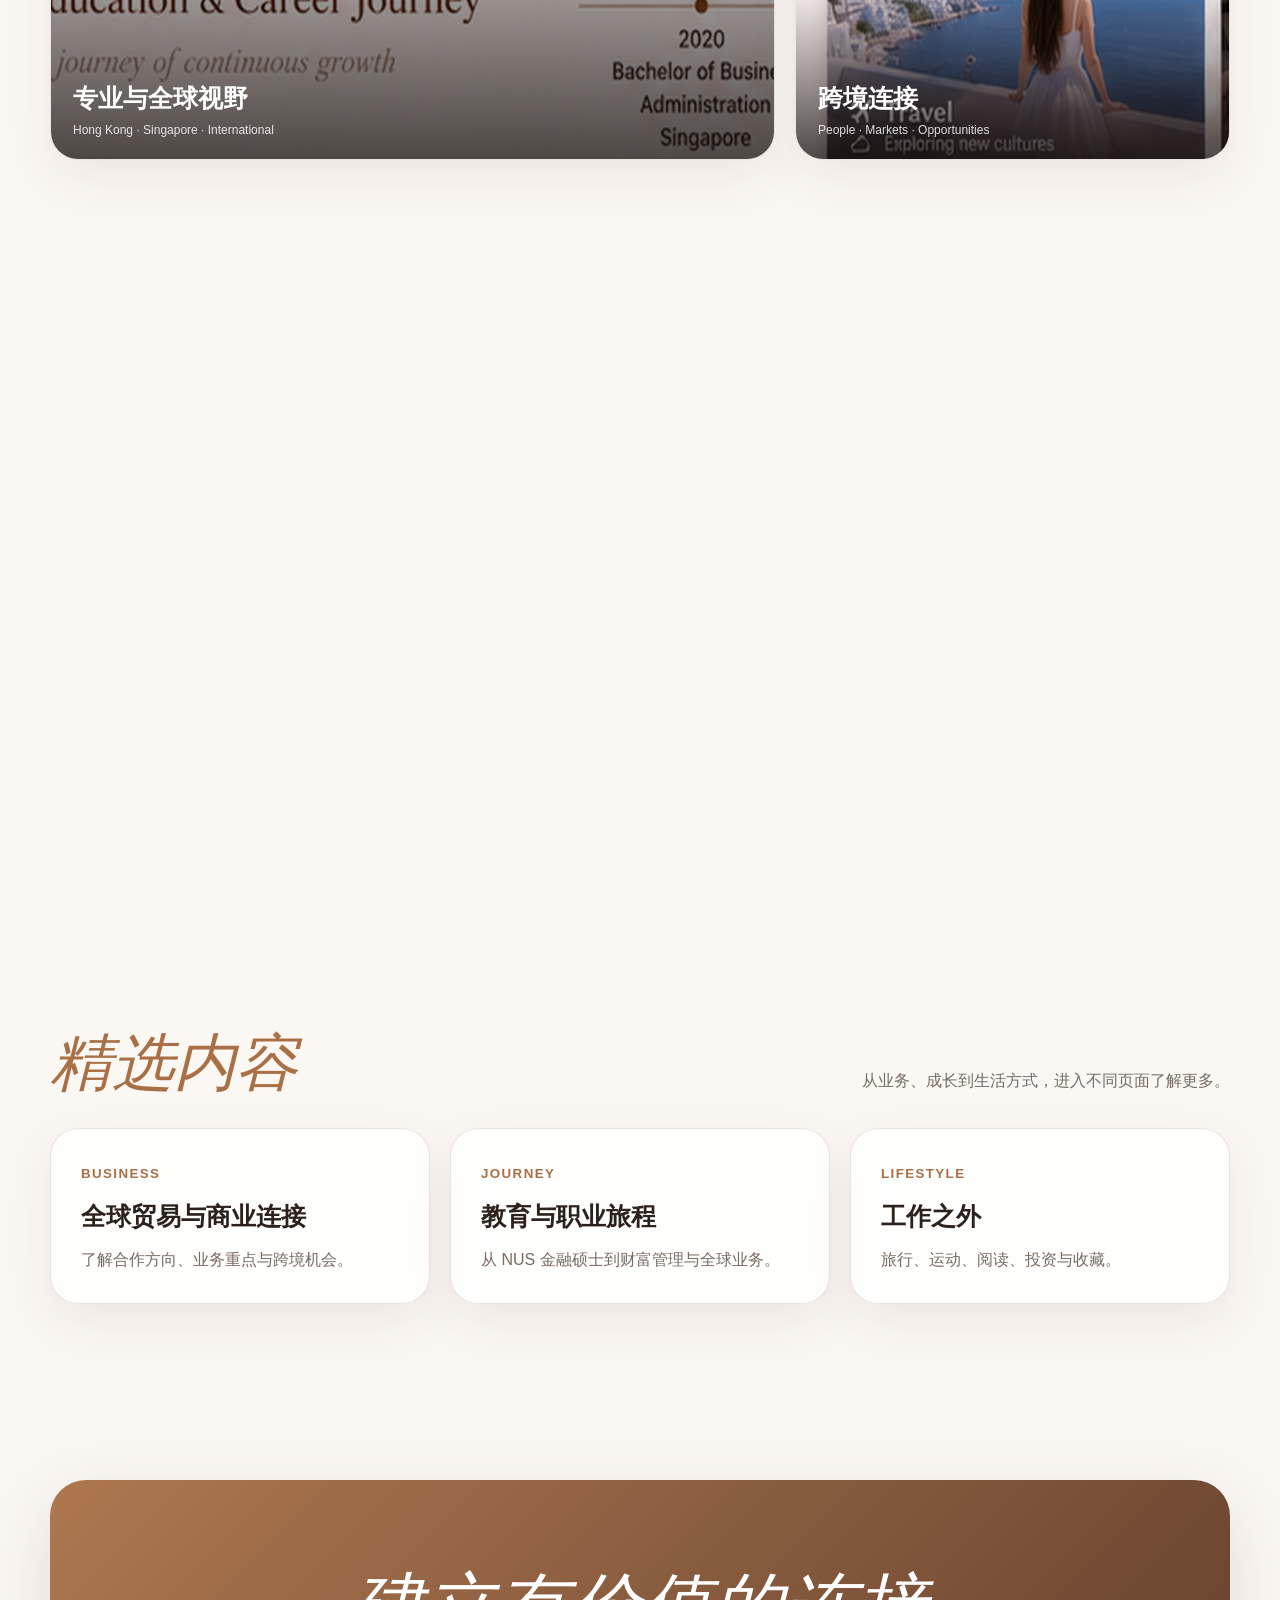
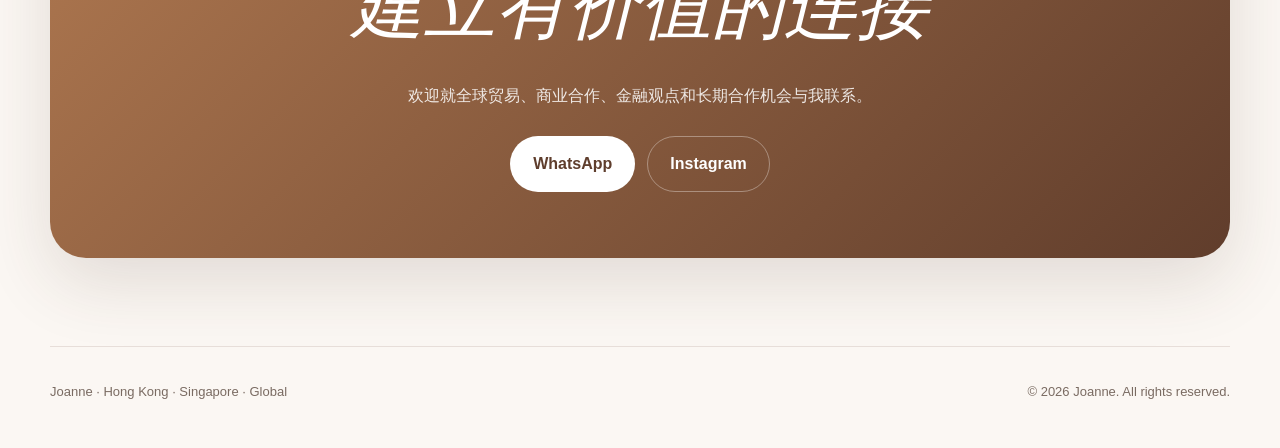
==== commit 50d69a50: "Add files via upload" ====
--- a/index.html
+++ b/index.html
@@ -1,323 +1,33 @@
-<!doctype html>
-<html lang="zh-CN" data-theme="light">
-<head>
-  <meta charset="utf-8">
-  <meta name="viewport" content="width=device-width,initial-scale=1">
-  <meta name="description" content="Joanne 的国际化个人品牌主页，连接香港、新加坡与全球市场。">
-  <meta name="theme-color" content="#fbf4ef">
-  <meta property="og:title" content="Joanne | Finance · Global Trade · Business">
-  <meta property="og:description" content="Connecting opportunities across Hong Kong, Singapore and the world.">
-  <meta property="og:image" content="assets/social-preview.jpg">
-  <meta property="og:type" content="website">
-  <title>Joanne | Finance · Global Trade · Business</title>
-  <style>
-    :root{
-      --bg:#fbf7f3;--surface:rgba(255,255,255,.78);--surface-solid:#fff;
-      --text:#2d201b;--muted:#786a62;--line:rgba(92,62,45,.13);
-      --accent:#a96f45;--accent-2:#c99872;--rose:#d8a29c;
-      --shadow:0 28px 70px rgba(72,47,33,.14);--radius:28px;
-    }
-    html[data-theme="dark"]{
-      --bg:#1d1816;--surface:rgba(36,29,26,.82);--surface-solid:#28211e;
-      --text:#f6eee9;--muted:#c8b7ad;--line:rgba(255,255,255,.12);
-      --accent:#d5a178;--accent-2:#b97f59;--rose:#c98e88;
-      --shadow:0 28px 70px rgba(0,0,0,.38);
-    }
-    *{box-sizing:border-box}
-    html{scroll-behavior:smooth}
-    body{
-      margin:0;background:
-      radial-gradient(circle at 5% 5%,rgba(216,162,156,.16),transparent 24%),
-      radial-gradient(circle at 93% 12%,rgba(201,152,114,.17),transparent 28%),
-      var(--bg);
-      color:var(--text);font-family:Inter,ui-sans-serif,-apple-system,BlinkMacSystemFont,
-      "Segoe UI","PingFang SC","Microsoft YaHei",sans-serif;line-height:1.7;
-      transition:background .35s,color .35s;
-    }
-    body.lang-en .zh{display:none!important}
-    body:not(.lang-en) .en{display:none!important}
-    a{color:inherit;text-decoration:none}
-    img{display:block;max-width:100%}
-    button{font:inherit}
-    .shell{width:min(1180px,calc(100% - 34px));margin:auto}
-    .loader{
-      position:fixed;inset:0;z-index:999;background:var(--bg);display:grid;place-items:center;
-      transition:opacity .7s ease,visibility .7s ease;
-    }
-    .loader.hide{opacity:0;visibility:hidden}
-    .loader-mark{font-family:Georgia,serif;font-size:clamp(48px,8vw,92px);font-style:italic;color:var(--accent);animation:pulse 1.2s ease-in-out infinite}
-    @keyframes pulse{50%{opacity:.45;transform:scale(.98)}}
-    .nav{
-      position:sticky;top:0;z-index:50;border-bottom:1px solid transparent;
-      background:color-mix(in srgb,var(--bg) 78%,transparent);backdrop-filter:blur(18px);
-    }
-    .nav.scrolled{border-color:var(--line)}
-    .nav-inner{height:76px;display:flex;align-items:center;justify-content:space-between;gap:22px}
-    .brand{font-family:Georgia,serif;font-size:28px;color:var(--accent);letter-spacing:.3px}
-    .nav-links{display:flex;gap:24px;font-size:14px;font-weight:650}
-    .nav-links a{position:relative}
-    .nav-links a:after{content:"";position:absolute;left:0;right:100%;bottom:-7px;height:1px;background:var(--accent);transition:.25s}
-    .nav-links a:hover:after{right:0}
-    .tools{display:flex;gap:9px}
-    .tool{
-      border:1px solid var(--line);background:var(--surface);color:var(--text);
-      border-radius:999px;padding:9px 13px;cursor:pointer;backdrop-filter:blur(12px)
-    }
-    .hero{min-height:calc(100vh - 76px);display:grid;grid-template-columns:1.02fr .98fr;align-items:center;gap:48px;padding:55px 0 70px}
-    .eyebrow{font-size:12px;font-weight:800;letter-spacing:3px;text-transform:uppercase;color:var(--accent)}
-    h1{font-family:Georgia,serif;font-size:clamp(72px,10vw,132px);font-weight:500;font-style:italic;line-height:.88;margin:14px 0;color:var(--accent)}
-    .hero-kicker{font-family:Georgia,serif;font-style:italic;font-size:24px;color:var(--accent-2)}
-    .lead{font-size:19px;color:var(--muted);max-width:650px;margin-top:18px}
-    .actions{display:flex;flex-wrap:wrap;gap:12px;margin-top:28px}
-    .btn{display:inline-flex;align-items:center;justify-content:center;gap:8px;padding:13px 22px;border-radius:999px;border:1px solid var(--line);font-weight:750;transition:.25s}
-    .btn:hover{transform:translateY(-3px);box-shadow:0 14px 25px rgba(74,45,31,.15)}
-    .btn.primary{background:linear-gradient(135deg,var(--accent-2),var(--accent));color:#fff;border-color:transparent}
-    .portrait-wrap{position:relative}
-    .portrait-card{position:relative;min-height:650px;border-radius:42px;overflow:hidden;box-shadow:var(--shadow);background:#d8c2b3}
-    .portrait-card img{position:absolute;inset:0;width:100%;height:100%;object-fit:cover}
-    .portrait-card:after{content:"";position:absolute;inset:0;background:linear-gradient(180deg,transparent 58%,rgba(29,19,14,.56))}
-    .portrait-caption{position:absolute;z-index:2;left:26px;right:26px;bottom:23px;color:#fff}
-    .portrait-caption strong{font-family:Georgia,serif;font-size:28px;font-weight:500}
-    .portrait-caption span{display:block;font-size:13px;letter-spacing:1.5px;text-transform:uppercase;opacity:.86}
-    .orb{position:absolute;border-radius:50%;filter:blur(2px);z-index:-1}
-    .orb.one{width:170px;height:170px;background:rgba(216,162,156,.28);right:-45px;top:-25px}
-    .orb.two{width:115px;height:115px;background:rgba(201,152,114,.26);left:-36px;bottom:90px}
-    .values{display:grid;grid-template-columns:repeat(4,1fr);gap:1px;background:var(--line);border:1px solid var(--line);border-radius:26px;overflow:hidden;box-shadow:var(--shadow);margin-top:-38px;position:relative;z-index:4}
-    .value{padding:27px 20px;background:var(--surface);backdrop-filter:blur(16px);text-align:center}
-    .value b{display:block;font-family:Georgia,serif;font-size:20px;margin-bottom:5px}
-    .value span{font-size:13px;color:var(--muted)}
-    section{padding:92px 0}
-    .section-head{display:flex;justify-content:space-between;align-items:end;gap:30px;margin-bottom:34px}
-    .section-head h2{font-family:Georgia,serif;font-size:clamp(38px,5vw,61px);font-weight:500;font-style:italic;color:var(--accent);margin:0;line-height:1}
-    .section-head p{max-width:540px;color:var(--muted);margin:0}
-    .about-grid{display:grid;grid-template-columns:.85fr 1.15fr;gap:24px}
-    .panel{background:var(--surface);border:1px solid var(--line);border-radius:var(--radius);box-shadow:0 18px 50px rgba(72,47,33,.08);backdrop-filter:blur(15px)}
-    .about-photo{overflow:hidden;min-height:430px}
-    .about-photo img{width:100%;height:100%;object-fit:cover}
-    .about-copy{padding:38px}
-    .about-copy p{font-size:18px;color:var(--muted)}
-    .focus-grid{display:grid;grid-template-columns:repeat(3,1fr);gap:20px}
-    .focus-card{padding:31px;transition:.3s}
-    .focus-card:hover{transform:translateY(-8px);box-shadow:var(--shadow)}
-    .focus-card .icon{font-size:28px;margin-bottom:18px}
-    .focus-card h3{font-family:Georgia,serif;font-size:24px;margin:0 0 10px}
-    .focus-card p{color:var(--muted);margin:0}
-    .journey{display:grid;grid-template-columns:repeat(3,1fr);gap:18px;position:relative}
-    .journey:before{content:"";position:absolute;left:10%;right:10%;top:29px;height:1px;background:linear-gradient(90deg,transparent,var(--accent),transparent)}
-    .step{position:relative;padding:58px 26px 27px;text-align:center}
-    .step:before{content:"";position:absolute;top:21px;left:50%;width:16px;height:16px;margin-left:-8px;border-radius:50%;background:var(--surface-solid);border:4px solid var(--accent)}
-    .step small{color:var(--accent);font-weight:800;letter-spacing:1.2px;text-transform:uppercase}
-    .step h3{font-family:Georgia,serif;font-size:23px;margin:7px 0}
-    .step p{color:var(--muted);margin:0}
-    .philosophy{padding:56px;text-align:center;position:relative;overflow:hidden}
-    .philosophy:before{content:"“";position:absolute;left:24px;top:-35px;font-family:Georgia,serif;font-size:180px;color:rgba(201,152,114,.15)}
-    .quote{font-family:Georgia,serif;font-size:clamp(30px,4vw,48px);font-style:italic;color:var(--accent);max-width:900px;margin:auto;line-height:1.35}
-    .signature{font-family:Georgia,serif;font-size:30px;font-style:italic;color:var(--accent);margin-top:20px}
-    .gallery{display:grid;grid-template-columns:repeat(7,1fr);gap:12px}
-    .gallery-card{position:relative;min-height:360px;border-radius:22px;overflow:hidden;cursor:pointer;box-shadow:0 14px 30px rgba(50,30,20,.12)}
-    .gallery-card img{width:100%;height:100%;object-fit:cover;transition:.5s}
-    .gallery-card:hover img{transform:scale(1.06)}
-    .gallery-card:after{content:"";position:absolute;inset:35% 0 0;background:linear-gradient(transparent,rgba(20,13,10,.82))}
-    .gallery-label{position:absolute;z-index:2;left:16px;right:14px;bottom:14px;color:#fff}
-    .gallery-label b{display:block;font-family:Georgia,serif;font-size:20px}
-    .gallery-label span{font-size:11px;opacity:.85}
-    .contact{padding:66px 36px;text-align:center;background:linear-gradient(135deg,rgba(169,111,69,.92),rgba(105,65,45,.96));color:#fff;border-radius:36px;box-shadow:var(--shadow)}
-    .contact h2{font-family:Georgia,serif;font-size:clamp(42px,6vw,68px);font-style:italic;font-weight:500;margin:0}
-    .contact p{max-width:660px;margin:12px auto 24px;opacity:.86}
-    .contact .btn{border-color:rgba(255,255,255,.35);color:#fff}
-    .contact .btn.primary{background:#fff;color:#603f2e}
-    footer{display:flex;justify-content:space-between;gap:24px;padding:34px 0 46px;color:var(--muted);font-size:13px;border-top:1px solid var(--line)}
-    .reveal{opacity:0;transform:translateY(28px);transition:opacity .8s ease,transform .8s ease}
-    .reveal.visible{opacity:1;transform:none}
-    .modal{position:fixed;inset:0;z-index:100;display:none;align-items:center;justify-content:center;padding:25px;background:rgba(13,9,7,.82);backdrop-filter:blur(12px)}
-    .modal.open{display:flex}
-    .modal img{max-width:min(1080px,94vw);max-height:86vh;border-radius:24px;box-shadow:0 30px 90px #000}
-    .modal-close{position:absolute;right:25px;top:20px;border:0;background:#fff;color:#281b15;width:44px;height:44px;border-radius:50%;font-size:24px;cursor:pointer}
-    @media(max-width:1050px){.gallery{grid-template-columns:repeat(4,1fr)}.gallery-card{min-height:280px}}
-    @media(max-width:860px){
-      .nav-links{display:none}.hero{grid-template-columns:1fr;min-height:auto;padding-top:35px}.portrait-card{min-height:520px}
-      .values{grid-template-columns:repeat(2,1fr);margin-top:20px}.about-grid{grid-template-columns:1fr}
-      .focus-grid,.journey{grid-template-columns:1fr}.journey:before{display:none}.step{padding-top:25px;text-align:left}
-      .step:before{left:0;top:30px}.step{padding-left:35px}.gallery{grid-template-columns:repeat(2,1fr)}.gallery-card{min-height:300px}
-      .section-head{display:block}.section-head p{margin-top:15px}footer{display:block;text-align:center}
-    }
-    @media(max-width:520px){.gallery{grid-template-columns:1fr}.gallery-card{min-height:370px}.values{grid-template-columns:1fr}h1{font-size:76px}.philosophy{padding:42px 22px}}
-  </style>
-</head>
-<body>
-  <div class="loader" id="loader"><div class="loader-mark">Joanne</div></div>
+<!doctype html><html lang="zh-CN" data-theme="light"><head><meta charset="utf-8"><meta name="viewport" content="width=device-width,initial-scale=1">
+<meta name="description" content="Joanne personal brand website"><title>Joanne | Home</title>
+<link rel="stylesheet" href="assets/css/style.css"></head><body>
+<div class="loader"><div class="mark">Joanne</div></div>
+<header class="site-header"><div class="shell header-inner">
+<a class="logo" href="">Joanne</a><nav class="nav"><a class="active" href=""><span class="zh">首页</span><span class="en">Home</span></a><a class="" href="about/"><span class="zh">关于</span><span class="en">About</span></a><a class="" href="business/"><span class="zh">业务</span><span class="en">Business</span></a><a class="" href="journey/"><span class="zh">经历</span><span class="en">Journey</span></a><a class="" href="lifestyle/"><span class="zh">生活方式</span><span class="en">Lifestyle</span></a><a class="" href="gallery/"><span class="zh">相册</span><span class="en">Gallery</span></a><a class="" href="journal/"><span class="zh">观点</span><span class="en">Journal</span></a><a class="" href="contact/"><span class="zh">联系</span><span class="en">Contact</span></a></nav>
+<div class="tools"><button class="tool" data-lang-toggle>EN</button><button class="tool" data-theme-toggle>☾</button></div>
+</div></header>
+<main><div class="shell">
+<section class="hero reveal">
+<div><div class="eyebrow">Hong Kong · Singapore · Global Markets</div><h1>Joanne</h1><div class="kicker">Finance · Global Trade · Business</div>
+<p class="lead zh">连接香港、新加坡与全球市场。以金融与财富管理背景为基础，专注跨境批发、在线业务与长期合作关系。</p>
+<p class="lead en">Connecting Hong Kong, Singapore and global markets. Building on a background in finance and wealth management, with a focus on cross-border wholesale, online business and long-term partnerships.</p>
+<div class="actions"><a class="btn primary" href="https://wa.me/6586436037?text=Hello%20Joanne%2C%20I%20found%20your%20personal%20website%20and%20would%20like%20to%20connect%20with%20you." target="_blank">WhatsApp</a><a class="btn" href="https://www.instagram.com/xovilkikum/" target="_blank">Instagram</a></div></div>
+<div class="hero-media"><div class="orb a"></div><div class="orb b"></div><div class="hero-photo"><img src="assets/images/profile-original.jpg"><div class="caption"><b>Joanne</b><span>Finance · Global Trade · Long-term Relationships</span></div></div></div>
+</section>
+<div class="stats reveal"><div class="stat"><b class="zh">全球视野</b><b class="en">Global Perspective</b><span class="zh">连接不同市场</span><span class="en">Connecting markets</span></div><div class="stat"><b class="zh">长期合作</b><b class="en">Long-term Partnerships</b><span class="zh">以信任创造价值</span><span class="en">Value built on trust</span></div><div class="stat"><b class="zh">持续成长</b><b class="en">Sustainable Growth</b><span class="zh">共同创造机会</span><span class="en">Creating opportunities</span></div><div class="stat"><b class="zh">专业与品质</b><b class="en">Excellence</b><span class="zh">重视诚信和质量</span><span class="en">Quality and integrity</span></div></div>
 
-  <header class="nav" id="nav">
-    <div class="shell nav-inner">
-      <a class="brand" href="#home">Joanne</a>
-      <nav class="nav-links">
-        <a href="#about"><span class="zh">关于</span><span class="en">About</span></a>
-        <a href="#business"><span class="zh">业务</span><span class="en">Business</span></a>
-        <a href="#journey"><span class="zh">经历</span><span class="en">Journey</span></a>
-        <a href="#lifestyle"><span class="zh">生活方式</span><span class="en">Lifestyle</span></a>
-        <a href="#contact"><span class="zh">联系</span><span class="en">Contact</span></a>
-      </nav>
-      <div class="tools">
-        <button class="tool" id="langBtn">EN</button>
-        <button class="tool" id="themeBtn" aria-label="切换主题">☾</button>
-      </div>
-    </div>
-  </header>
+<section class="reveal"><div class="section-head"><h2 class="zh">品牌故事</h2><h2 class="en">Brand Story</h2><p class="zh">从金融学习、财富管理到全球贸易，形成跨市场、长期主义与关系导向的商业视角。</p><p class="en">From financial education and wealth management to global trade, shaping a cross-market, long-term and relationship-driven business perspective.</p></div>
+<div class="editorial"><div class="panel editorial-main"><img src="assets/images/business-1.jpg"><div class="tile-label"><b class="zh">专业与全球视野</b><b class="en">Professional & Global</b><span>Hong Kong · Singapore · International</span></div></div><div class="editorial-side"><div class="panel tile"><img src="assets/images/investing-1.jpg"><div class="tile-label"><b class="zh">金融思维</b><b class="en">Financial Thinking</b><span>Long-term value</span></div></div><div class="panel tile"><img src="assets/images/travel-1.jpg"><div class="tile-label"><b class="zh">跨境连接</b><b class="en">Cross-border Connections</b><span>People · Markets · Opportunities</span></div></div></div></div></section>
 
-  <main>
-    <div class="shell">
-      <section class="hero reveal" id="home">
-        <div>
-          <div class="eyebrow">Hong Kong · Singapore · Global</div>
-          <h1>Joanne</h1>
-          <div class="hero-kicker">Finance · Global Trade · Business</div>
-          <p class="lead zh">连接香港、新加坡与全球市场。拥有金融与财富管理背景，目前专注跨境批发、在线业务与长期合作关系。</p>
-          <p class="lead en">Connecting opportunities across Hong Kong, Singapore and the world. With a background in finance and wealth management, I now focus on cross-border wholesale, online business and long-term partnerships.</p>
-          <div class="actions">
-            <a class="btn primary" href="https://wa.me/6586436037?text=Hello%20Joanne%2C%20I%20found%20your%20personal%20website%20and%20would%20like%20to%20connect%20with%20you." target="_blank" rel="noopener">◉ WhatsApp</a>
-            <a class="btn" href="https://www.instagram.com/xovilkikum/" target="_blank" rel="noopener">◎ Instagram</a>
-          </div>
-        </div>
-        <div class="portrait-wrap">
-          <div class="orb one"></div><div class="orb two"></div>
-          <div class="portrait-card">
-            <img src="assets/profile.jpg" alt="Joanne portrait">
-            <div class="portrait-caption">
-              <strong>Joanne</strong>
-              <span>Finance · Global Trade · Long-term Relationships</span>
-            </div>
-          </div>
-        </div>
-      </section>
+<section class="reveal"><div class="full-bleed"><img src="assets/images/hero-city.jpg"><div class="full-copy"><div><h2>Between Hong Kong, Singapore and the world.</h2><p class="zh">城市不同，长期价值、专业判断与真实关系始终不变。</p><p class="en">Across different cities, long-term value, professional judgment and meaningful relationships remain constant.</p></div></div></div></section>
 
-      <div class="values reveal">
-        <div class="value"><b><span class="zh">全球视野</span><span class="en">Global Perspective</span></b><span class="zh">连接不同市场</span><span class="en">Connecting markets</span></div>
-        <div class="value"><b><span class="zh">长期合作</span><span class="en">Long-term Partnerships</span></b><span class="zh">以信任创造价值</span><span class="en">Value built on trust</span></div>
-        <div class="value"><b><span class="zh">持续成长</span><span class="en">Sustainable Growth</span></b><span class="zh">共同创造机会</span><span class="en">Creating opportunities</span></div>
-        <div class="value"><b><span class="zh">专业与品质</span><span class="en">Excellence</span></b><span class="zh">重视诚信和质量</span><span class="en">Quality and integrity</span></div>
-      </div>
+<section class="reveal"><div class="section-head"><h2 class="zh">精选内容</h2><h2 class="en">Selected Stories</h2><p class="zh">从业务、成长到生活方式，进入不同页面了解更多。</p><p class="en">Explore business, growth and lifestyle across the website.</p></div>
+<div class="grid3"><a class="panel card" href="business/"><small>Business</small><h3 class="zh">全球贸易与商业连接</h3><h3 class="en">Global Trade & Business Connections</h3><p class="zh">了解合作方向、业务重点与跨境机会。</p><p class="en">Explore collaboration, business focus and cross-border opportunities.</p></a>
+<a class="panel card" href="journey/"><small>Journey</small><h3 class="zh">教育与职业旅程</h3><h3 class="en">Education & Career Journey</h3><p class="zh">从 NUS 金融硕士到财富管理与全球业务。</p><p class="en">From a Master of Finance at NUS to wealth management and global business.</p></a>
+<a class="panel card" href="lifestyle/"><small>Lifestyle</small><h3 class="zh">工作之外</h3><h3 class="en">Beyond Business</h3><p class="zh">旅行、运动、阅读、投资与收藏。</p><p class="en">Travel, sports, reading, investing and collecting.</p></a></div></section>
 
-      <section id="about" class="reveal">
-        <div class="section-head">
-          <h2><span class="zh">关于我</span><span class="en">About Me</span></h2>
-          <p class="zh">金融背景与全球商业视野相结合，重视专业、长期价值和真实的人际连接。</p>
-          <p class="en">Combining a finance background with a global business perspective, with an emphasis on professionalism, long-term value and meaningful connections.</p>
-        </div>
-        <div class="about-grid">
-          <div class="panel about-photo"><img src="assets/profile.jpg" alt="Joanne"></div>
-          <article class="panel about-copy">
-            <p class="zh">我目前往返于香港与新加坡，专注全球批发与跨境在线业务。过去的金融与财富管理经历，让我更加重视风险判断、客户关系和长期价值。</p>
-            <p class="zh">我相信，真正有价值的合作不是一次交易，而是建立在信任、专业与共同成长之上的长期关系。</p>
-            <p class="en">I am currently based between Hong Kong and Singapore, focusing on global wholesale and cross-border online business. My experience in finance and wealth management shaped the way I approach risk, relationships and long-term value.</p>
-            <p class="en">I believe meaningful business is not defined by a single transaction, but by trust, professionalism and shared growth over time.</p>
-          </article>
-        </div>
-      </section>
-
-      <section id="business" class="reveal">
-        <div class="section-head">
-          <h2><span class="zh">业务方向</span><span class="en">Business Focus</span></h2>
-          <p class="zh">围绕全球贸易、金融思维与跨市场合作，连接产品、客户和长期机会。</p>
-          <p class="en">Connecting products, clients and long-term opportunities through global trade, financial thinking and cross-market collaboration.</p>
-        </div>
-        <div class="focus-grid">
-          <article class="panel focus-card"><div class="icon">◉</div><h3><span class="zh">全球批发</span><span class="en">Global Wholesale</span></h3><p class="zh">产品采购、供应链连接与跨境市场合作。</p><p class="en">Product sourcing, supply-chain connections and cross-border market collaboration.</p></article>
-          <article class="panel focus-card"><div class="icon">↗</div><h3><span class="zh">财富与金融</span><span class="en">Wealth & Finance</span></h3><p class="zh">以长期资产配置、风险意识和价值判断支持商业决策。</p><p class="en">Supporting business decisions with long-term allocation, risk awareness and value-oriented thinking.</p></article>
-          <article class="panel focus-card"><div class="icon">◇</div><h3><span class="zh">商业连接</span><span class="en">Business Connections</span></h3><p class="zh">连接香港、新加坡及其他国际市场中的合作机会。</p><p class="en">Connecting partnership opportunities across Hong Kong, Singapore and international markets.</p></article>
-        </div>
-      </section>
-
-      <section id="journey" class="reveal">
-        <div class="section-head">
-          <h2><span class="zh">教育与职业旅程</span><span class="en">Education & Career Journey</span></h2>
-          <p class="zh">从金融学习、财富管理到全球业务，每一步都在建立更完整的商业视角。</p>
-          <p class="en">From financial education and wealth management to global business, each stage has shaped a broader commercial perspective.</p>
-        </div>
-        <div class="journey">
-          <article class="panel step"><small>Education</small><h3><span class="zh">NUS 金融硕士</span><span class="en">Master of Finance, NUS</span></h3><p class="zh">建立金融市场、分析与资产配置基础。</p><p class="en">Built a strong foundation in financial markets, analysis and asset allocation.</p></article>
-          <article class="panel step"><small>Experience</small><h3><span class="zh">财富管理总监</span><span class="en">Wealth Management Director</span></h3><p class="zh">积累客户关系、财富规划与金融服务管理经验。</p><p class="en">Developed experience in client relationships, wealth planning and financial service management.</p></article>
-          <article class="panel step"><small>Current</small><h3><span class="zh">全球批发在线业务</span><span class="en">Global Wholesale Online Business</span></h3><p class="zh">连接产品、市场与跨境合作机会。</p><p class="en">Connecting products, markets and cross-border partnership opportunities.</p></article>
-        </div>
-      </section>
-
-      <section class="reveal">
-        <div class="panel philosophy">
-          <div class="quote zh">成功建立在信任、持续行动与长期视野之上。</div>
-          <div class="quote en">Success is built on trust, consistency and long-term vision.</div>
-          <div class="signature">Joanne</div>
-        </div>
-      </section>
-
-      <section id="lifestyle" class="reveal">
-        <div class="section-head">
-          <h2><span class="zh">工作之外</span><span class="en">Beyond Business</span></h2>
-          <p class="zh">旅行、投资、运动与审美，让生活保持开放、专注和持续成长。</p>
-          <p class="en">Travel, investing, sports and aesthetics keep life open, focused and continuously evolving.</p>
-        </div>
-        <div class="gallery">
-          <article class="gallery-card" data-img="assets/travel.jpg"><img src="assets/travel.jpg" alt="Travel"><div class="gallery-label"><b><span class="zh">旅行</span><span class="en">Travel</span></b><span>Exploring new cultures</span></div></article><article class="gallery-card" data-img="assets/investing.jpg"><img src="assets/investing.jpg" alt="Investing"><div class="gallery-label"><b><span class="zh">投资</span><span class="en">Investing</span></b><span>Global markets & value</span></div></article><article class="gallery-card" data-img="assets/golf.jpg"><img src="assets/golf.jpg" alt="Golf"><div class="gallery-label"><b><span class="zh">高尔夫</span><span class="en">Golf</span></b><span>Focus & long-term thinking</span></div></article><article class="gallery-card" data-img="assets/badminton.jpg"><img src="assets/badminton.jpg" alt="Badminton"><div class="gallery-label"><b><span class="zh">羽毛球</span><span class="en">Badminton</span></b><span>Energy & balance</span></div></article><article class="gallery-card" data-img="assets/wellness.jpg"><img src="assets/wellness.jpg" alt="Wellness"><div class="gallery-label"><b><span class="zh">健康生活</span><span class="en">Wellness</span></b><span>Pilates & yoga</span></div></article><article class="gallery-card" data-img="assets/reading.jpg"><img src="assets/reading.jpg" alt="Reading"><div class="gallery-label"><b><span class="zh">阅读</span><span class="en">Reading</span></b><span>Business & growth</span></div></article><article class="gallery-card" data-img="assets/collecting.jpg"><img src="assets/collecting.jpg" alt="Collecting"><div class="gallery-label"><b><span class="zh">收藏</span><span class="en">Collecting</span></b><span>Art, watches & antiques</span></div></article>
-        </div>
-      </section>
-
-      <section id="contact" class="reveal">
-        <div class="contact">
-          <h2><span class="zh">建立有价值的连接</span><span class="en">Let’s Connect</span></h2>
-          <p class="zh">欢迎就全球贸易、商业合作、金融观点及长期合作机会与我联系。</p>
-          <p class="en">Open to conversations about global trade, business collaboration, financial perspectives and long-term partnerships.</p>
-          <div class="actions" style="justify-content:center">
-            <a class="btn primary" href="https://wa.me/6586436037?text=Hello%20Joanne%2C%20I%20found%20your%20personal%20website%20and%20would%20like%20to%20connect%20with%20you." target="_blank" rel="noopener">WhatsApp</a>
-            <a class="btn" href="https://www.instagram.com/xovilkikum/" target="_blank" rel="noopener">Instagram</a>
-          </div>
-        </div>
-      </section>
-
-      <footer>
-        <div>Joanne · Hong Kong · Singapore · Global</div>
-        <div>© 2026 Joanne. All rights reserved.</div>
-      </footer>
-    </div>
-  </main>
-
-  <div class="modal" id="modal" aria-hidden="true">
-    <button class="modal-close" id="modalClose">×</button>
-    <img id="modalImg" alt="Gallery preview">
-  </div>
-
-  <script>
-    const body=document.body, html=document.documentElement;
-    window.addEventListener('load',()=>setTimeout(()=>document.getElementById('loader').classList.add('hide'),450));
-    window.addEventListener('scroll',()=>document.getElementById('nav').classList.toggle('scrolled',scrollY>20));
-
-    document.getElementById('langBtn').addEventListener('click',e=>{
-      body.classList.toggle('lang-en');
-      const en=body.classList.contains('lang-en');
-      e.currentTarget.textContent=en?'中文':'EN';
-      html.lang=en?'en':'zh-CN';
-      localStorage.setItem('joanneLang',en?'en':'zh');
-    });
-    if(localStorage.getItem('joanneLang')==='en') document.getElementById('langBtn').click();
-
-    document.getElementById('themeBtn').addEventListener('click',e=>{
-      const dark=html.dataset.theme!=='dark';
-      html.dataset.theme=dark?'dark':'light';
-      e.currentTarget.textContent=dark?'☀':'☾';
-      localStorage.setItem('joanneTheme',dark?'dark':'light');
-    });
-    if(localStorage.getItem('joanneTheme')==='dark') document.getElementById('themeBtn').click();
-
-    const observer=new IntersectionObserver(entries=>entries.forEach(x=>{
-      if(x.isIntersecting) x.target.classList.add('visible')
-    }),{threshold:.12});
-    document.querySelectorAll('.reveal').forEach(x=>observer.observe(x));
-
-    const modal=document.getElementById('modal'),modalImg=document.getElementById('modalImg');
-    document.querySelectorAll('.gallery-card').forEach(card=>card.addEventListener('click',()=>{
-      modalImg.src=card.dataset.img;modal.classList.add('open');modal.setAttribute('aria-hidden','false')
-    }));
-    const closeModal=()=>{modal.classList.remove('open');modal.setAttribute('aria-hidden','true')};
-    document.getElementById('modalClose').addEventListener('click',closeModal);
-    modal.addEventListener('click',e=>{if(e.target===modal)closeModal()});
-    document.addEventListener('keydown',e=>{if(e.key==='Escape')closeModal()});
-  </script>
-</body>
-</html>
+<section class="reveal"><div class="contact"><h2 class="zh">建立有价值的连接</h2><h2 class="en">Let’s Connect</h2><p class="zh">欢迎就全球贸易、商业合作、金融观点和长期合作机会与我联系。</p><p class="en">Open to conversations about global trade, collaboration, financial perspectives and long-term partnerships.</p><div class="actions" style="justify-content:center"><a class="btn primary" href="https://wa.me/6586436037?text=Hello%20Joanne%2C%20I%20found%20your%20personal%20website%20and%20would%20like%20to%20connect%20with%20you." target="_blank">WhatsApp</a><a class="btn" href="https://www.instagram.com/xovilkikum/" target="_blank">Instagram</a></div></div></section>
+</div></main>
+<footer class="shell"><div>Joanne · Hong Kong · Singapore · Global</div><div>© 2026 Joanne. All rights reserved.</div></footer>
+<div class="modal"><button>×</button><img alt="Preview"></div>
+<script src="assets/js/site.js"></script></body></html>
--- a/assets/css/style.css
+++ b/assets/css/style.css
@@ -0,0 +1,59 @@
+
+:root{
+  --bg:#fbf7f3;--surface:#ffffffcc;--surface2:#f2ebe5;--text:#2d211c;--muted:#7a6b62;
+  --line:rgba(91,60,43,.13);--accent:#a96f45;--accent2:#d2a57e;--rose:#d8a29c;
+  --shadow:0 24px 70px rgba(72,47,33,.14);--radius:28px
+}
+html[data-theme="dark"]{
+  --bg:#1c1715;--surface:#2a231fee;--surface2:#302723;--text:#f7eee8;--muted:#cbb9ad;
+  --line:rgba(255,255,255,.12);--accent:#d4a27a;--accent2:#b77b55;--rose:#c98f88;
+  --shadow:0 25px 70px rgba(0,0,0,.42)
+}
+*{box-sizing:border-box}html{scroll-behavior:smooth}body{
+  margin:0;background:
+  radial-gradient(circle at 4% 0%,rgba(216,162,156,.18),transparent 25%),
+  radial-gradient(circle at 96% 8%,rgba(210,165,126,.16),transparent 26%),var(--bg);
+  color:var(--text);font-family:Inter,-apple-system,BlinkMacSystemFont,"Segoe UI","PingFang SC","Microsoft YaHei",sans-serif;
+  line-height:1.72;transition:.3s
+}
+body.lang-en .zh{display:none!important}body:not(.lang-en) .en{display:none!important}
+a{text-decoration:none;color:inherit}img{max-width:100%;display:block}button{font:inherit}
+.shell{width:min(1180px,calc(100% - 34px));margin:auto}
+.loader{position:fixed;inset:0;z-index:999;background:var(--bg);display:grid;place-items:center;transition:.65s}
+.loader.hide{opacity:0;visibility:hidden}.loader .mark{font-family:Georgia,serif;font-size:clamp(52px,8vw,96px);font-style:italic;color:var(--accent)}
+.site-header{position:sticky;top:0;z-index:100;background:color-mix(in srgb,var(--bg) 82%,transparent);backdrop-filter:blur(18px);border-bottom:1px solid transparent}
+.site-header.scrolled{border-color:var(--line)}
+.header-inner{height:76px;display:flex;align-items:center;justify-content:space-between;gap:22px}
+.logo{font-family:Georgia,serif;font-size:29px;color:var(--accent);font-style:italic}
+.nav{display:flex;gap:21px;font-size:14px;font-weight:650}.nav a{position:relative}.nav a:after{content:"";position:absolute;left:0;right:100%;bottom:-8px;height:1px;background:var(--accent);transition:.25s}.nav a:hover:after,.nav a.active:after{right:0}
+.tools{display:flex;gap:8px}.tool{border:1px solid var(--line);background:var(--surface);color:var(--text);padding:9px 13px;border-radius:999px;cursor:pointer}
+.mobile-menu{display:none}
+.hero{min-height:calc(100vh - 76px);display:grid;grid-template-columns:1fr 1fr;gap:50px;align-items:center;padding:52px 0 74px}
+.eyebrow{text-transform:uppercase;letter-spacing:3px;font-size:12px;font-weight:800;color:var(--accent)}
+h1,h2,h3{font-family:Georgia,serif}.hero h1{font-size:clamp(74px,10vw,132px);font-weight:500;font-style:italic;line-height:.9;color:var(--accent);margin:14px 0}
+.kicker{font-family:Georgia,serif;font-size:25px;font-style:italic;color:var(--accent2)}
+.lead{font-size:19px;color:var(--muted);max-width:650px}
+.actions{display:flex;gap:12px;flex-wrap:wrap;margin-top:27px}
+.btn{display:inline-flex;align-items:center;justify-content:center;padding:13px 22px;border:1px solid var(--line);border-radius:999px;font-weight:750;transition:.25s}.btn:hover{transform:translateY(-3px);box-shadow:0 14px 30px rgba(56,35,24,.14)}
+.btn.primary{background:linear-gradient(135deg,var(--accent2),var(--accent));color:white;border-color:transparent}
+.hero-media{position:relative}.hero-photo{min-height:650px;border-radius:42px;overflow:hidden;box-shadow:var(--shadow);position:relative;background:#d8c0b2}.hero-photo img{position:absolute;inset:0;width:100%;height:100%;object-fit:cover}.hero-photo:after{content:"";position:absolute;inset:45% 0 0;background:linear-gradient(transparent,rgba(24,15,11,.6))}
+.caption{position:absolute;z-index:2;left:26px;right:26px;bottom:23px;color:#fff}.caption b{font-family:Georgia,serif;font-size:28px;font-weight:500}.caption span{display:block;font-size:12px;letter-spacing:1.5px;text-transform:uppercase;opacity:.86}
+.orb{position:absolute;border-radius:50%;z-index:-1}.orb.a{width:180px;height:180px;background:rgba(216,162,156,.28);right:-50px;top:-30px}.orb.b{width:120px;height:120px;background:rgba(210,165,126,.28);left:-38px;bottom:80px}
+.stats{display:grid;grid-template-columns:repeat(4,1fr);gap:1px;background:var(--line);border:1px solid var(--line);border-radius:26px;overflow:hidden;box-shadow:var(--shadow);margin-top:-40px;position:relative;z-index:3}
+.stat{padding:25px 16px;background:var(--surface);text-align:center}.stat b{display:block;font-family:Georgia,serif;font-size:20px}.stat span{font-size:13px;color:var(--muted)}
+section{padding:88px 0}.section-head{display:flex;justify-content:space-between;align-items:end;gap:30px;margin-bottom:34px}.section-head h2{font-size:clamp(39px,5vw,62px);font-weight:500;font-style:italic;color:var(--accent);margin:0;line-height:1}.section-head p{max-width:560px;color:var(--muted);margin:0}
+.panel{background:var(--surface);border:1px solid var(--line);border-radius:var(--radius);box-shadow:0 18px 50px rgba(72,47,33,.08);backdrop-filter:blur(15px)}
+.grid3{display:grid;grid-template-columns:repeat(3,1fr);gap:20px}.card{padding:30px;transition:.3s}.card:hover{transform:translateY(-7px);box-shadow:var(--shadow)}.card small{color:var(--accent);text-transform:uppercase;letter-spacing:1.4px;font-weight:800}.card h3{font-size:25px;margin:8px 0}.card p{color:var(--muted);margin:0}
+.editorial{display:grid;grid-template-columns:1.25fr .75fr;gap:20px}.editorial-main{min-height:560px;overflow:hidden;position:relative}.editorial-main img,.tile img{width:100%;height:100%;object-fit:cover}.editorial-side{display:grid;gap:20px}.tile{position:relative;min-height:270px;overflow:hidden}.tile:after,.editorial-main:after{content:"";position:absolute;inset:38% 0 0;background:linear-gradient(transparent,rgba(18,12,9,.74))}.tile-label{position:absolute;z-index:2;left:22px;bottom:18px;color:white}.tile-label b{font-family:Georgia,serif;font-size:25px}.tile-label span{display:block;font-size:12px;opacity:.85}
+.full-bleed{position:relative;min-height:520px;border-radius:36px;overflow:hidden;box-shadow:var(--shadow)}.full-bleed img{position:absolute;width:100%;height:100%;object-fit:cover;filter:brightness(.72)}.full-copy{position:absolute;inset:0;display:grid;place-items:center;text-align:center;color:#fff;padding:30px}.full-copy h2{font-size:clamp(42px,6vw,72px);font-weight:500;font-style:italic;margin:0}.full-copy p{max-width:680px}
+.mosaic{display:grid;grid-template-columns:repeat(12,1fr);grid-auto-rows:95px;gap:14px}.mosaic figure{margin:0;border-radius:24px;overflow:hidden;position:relative;cursor:pointer;box-shadow:0 14px 34px rgba(52,30,20,.12)}.mosaic img{width:100%;height:100%;object-fit:cover;transition:.5s}.mosaic figure:hover img{transform:scale(1.05)}.mosaic .wide{grid-column:span 7;grid-row:span 4}.mosaic .tall{grid-column:span 5;grid-row:span 5}.mosaic .small{grid-column:span 4;grid-row:span 3}.mosaic .medium{grid-column:span 8;grid-row:span 3}.mosaic figcaption{position:absolute;left:18px;right:18px;bottom:15px;color:white;z-index:2;font-weight:700}.mosaic figure:after{content:"";position:absolute;inset:45% 0 0;background:linear-gradient(transparent,rgba(16,10,8,.75))}
+.timeline{display:grid;gap:18px}.timeline-item{display:grid;grid-template-columns:180px 1fr;gap:26px;padding:28px}.timeline-item .year{font-family:Georgia,serif;font-size:30px;color:var(--accent)}.timeline-item h3{font-size:25px;margin:0 0 6px}.timeline-item p{color:var(--muted);margin:0}
+.tags{display:flex;flex-wrap:wrap;gap:10px}.tag{padding:10px 15px;border:1px solid var(--line);border-radius:999px;background:var(--surface);color:var(--muted)}
+.journal-grid{display:grid;grid-template-columns:repeat(3,1fr);gap:20px}.post{overflow:hidden}.post img{width:100%;height:230px;object-fit:cover}.post-copy{padding:25px}.post h3{font-size:25px;margin:0 0 8px}.post p{color:var(--muted)}.post a{color:var(--accent);font-weight:750}
+.contact{padding:66px 36px;text-align:center;background:linear-gradient(135deg,rgba(169,111,69,.94),rgba(91,55,37,.97));color:white;border-radius:36px;box-shadow:var(--shadow)}.contact h2{font-size:clamp(43px,6vw,72px);font-style:italic;font-weight:500;margin:0}.contact p{max-width:680px;margin:12px auto 25px;opacity:.86}.contact .btn{color:white;border-color:rgba(255,255,255,.35)}.contact .btn.primary{background:white;color:#5f3e2d}
+footer{display:flex;justify-content:space-between;gap:20px;border-top:1px solid var(--line);padding:34px 0 45px;color:var(--muted);font-size:13px}
+.reveal{opacity:0;transform:translateY(28px);transition:.8s}.reveal.visible{opacity:1;transform:none}
+.modal{position:fixed;inset:0;background:rgba(10,7,5,.86);display:none;align-items:center;justify-content:center;z-index:200;padding:25px}.modal.open{display:flex}.modal img{max-height:88vh;max-width:92vw;border-radius:22px}.modal button{position:absolute;top:20px;right:22px;width:44px;height:44px;border:0;border-radius:50%;font-size:24px}
+.page-hero{padding:90px 0 40px}.page-hero h1{font-size:clamp(58px,8vw,100px);font-weight:500;font-style:italic;color:var(--accent);margin:0}.page-hero p{max-width:720px;color:var(--muted);font-size:19px}
+@media(max-width:900px){.nav{display:none}.mobile-menu{display:block}.hero,.editorial{grid-template-columns:1fr}.hero-photo{min-height:540px}.stats{grid-template-columns:repeat(2,1fr);margin-top:20px}.grid3,.journal-grid{grid-template-columns:1fr}.mosaic{grid-template-columns:repeat(2,1fr);grid-auto-rows:180px}.mosaic .wide,.mosaic .tall,.mosaic .small,.mosaic .medium{grid-column:span 1;grid-row:span 1}.timeline-item{grid-template-columns:1fr}.section-head{display:block}.section-head p{margin-top:15px}}
+@media(max-width:520px){.stats{grid-template-columns:1fr}.hero h1{font-size:76px}.hero-photo{min-height:470px}.mosaic{grid-template-columns:1fr}.contact{padding:48px 22px}footer{display:block;text-align:center}}
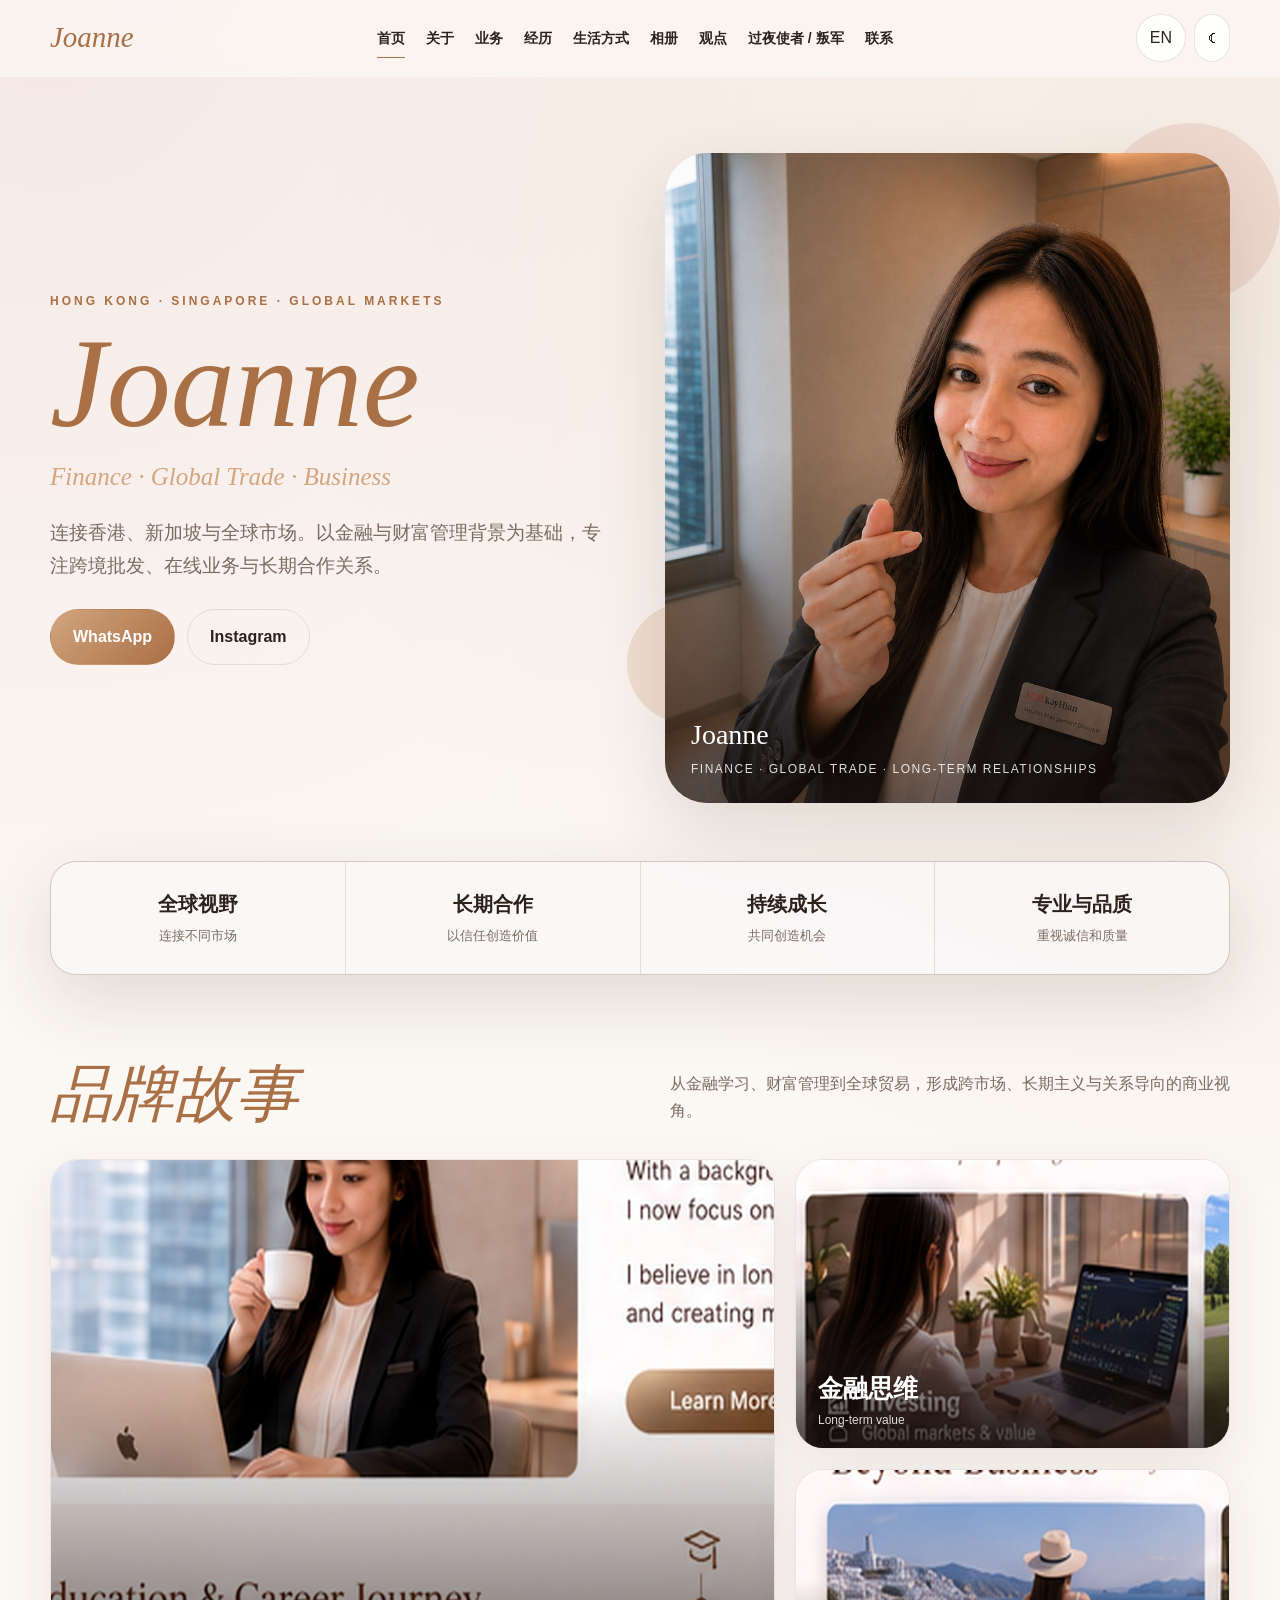
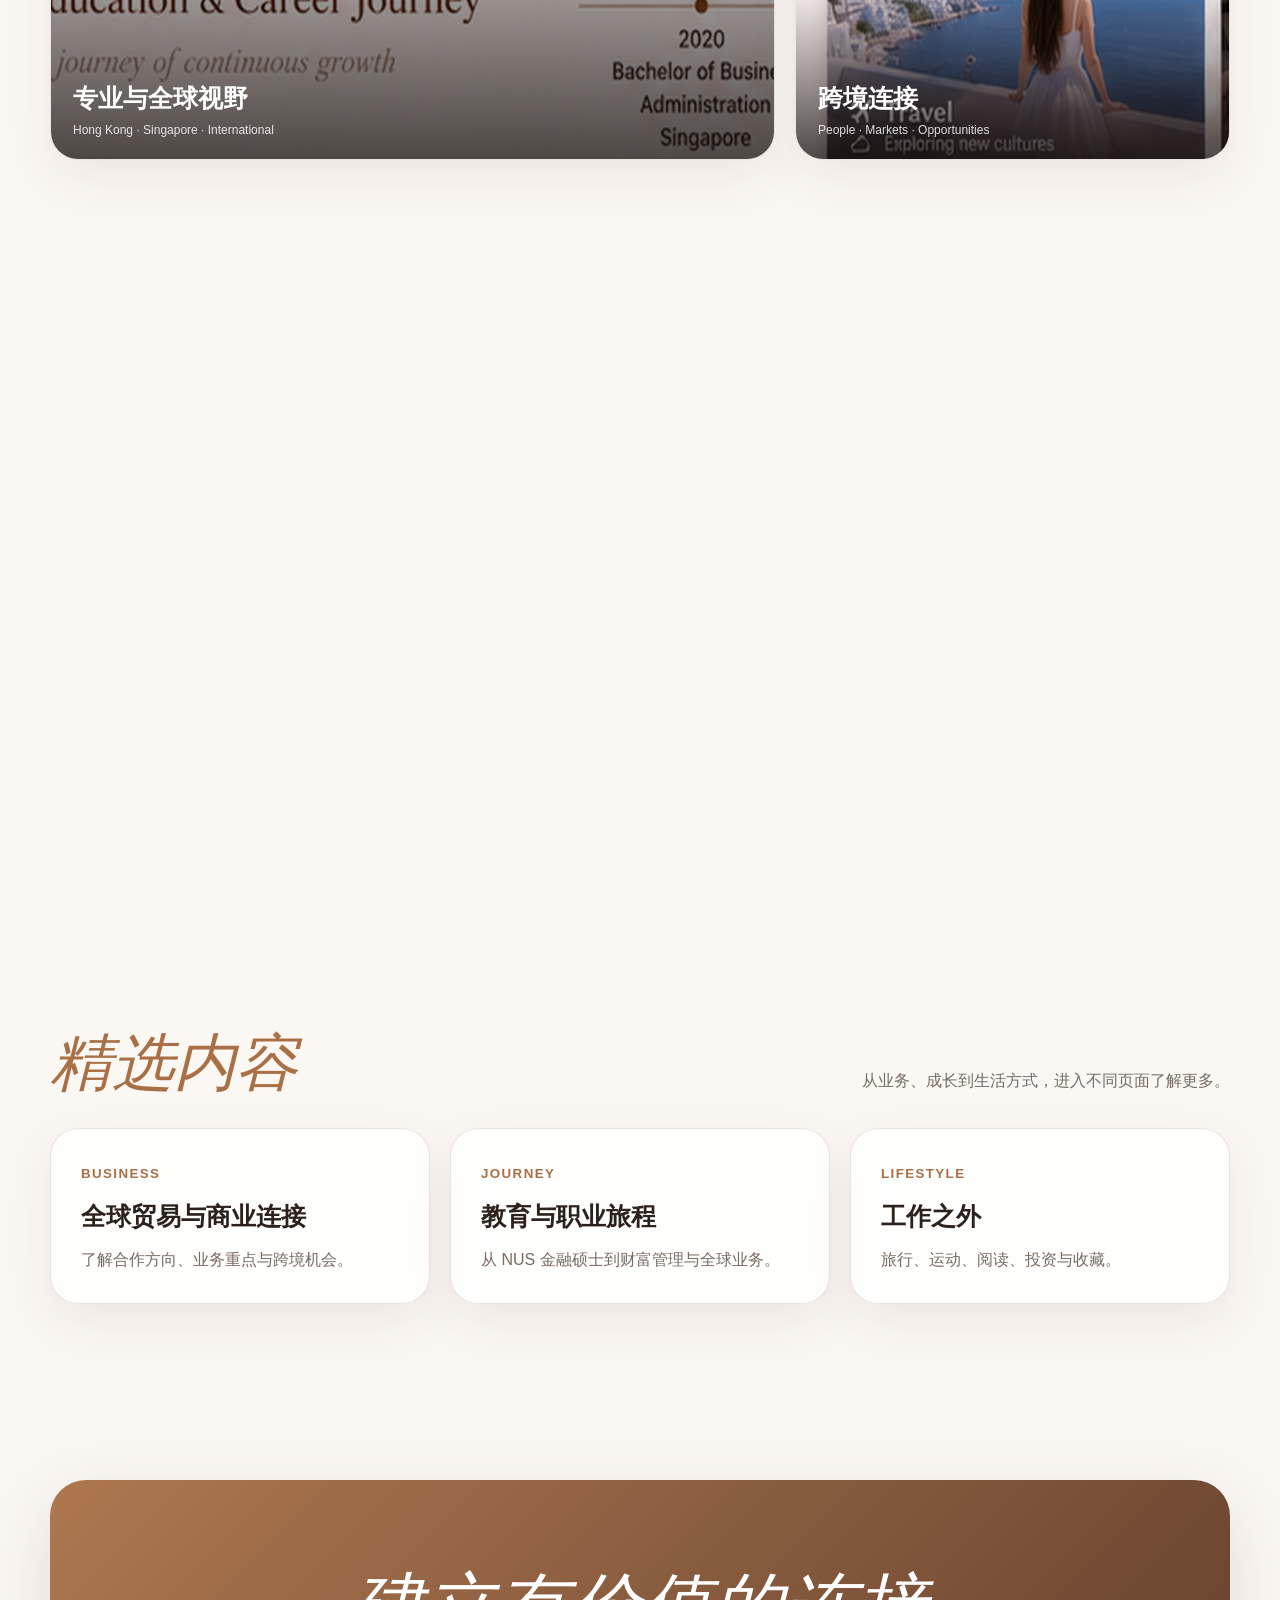
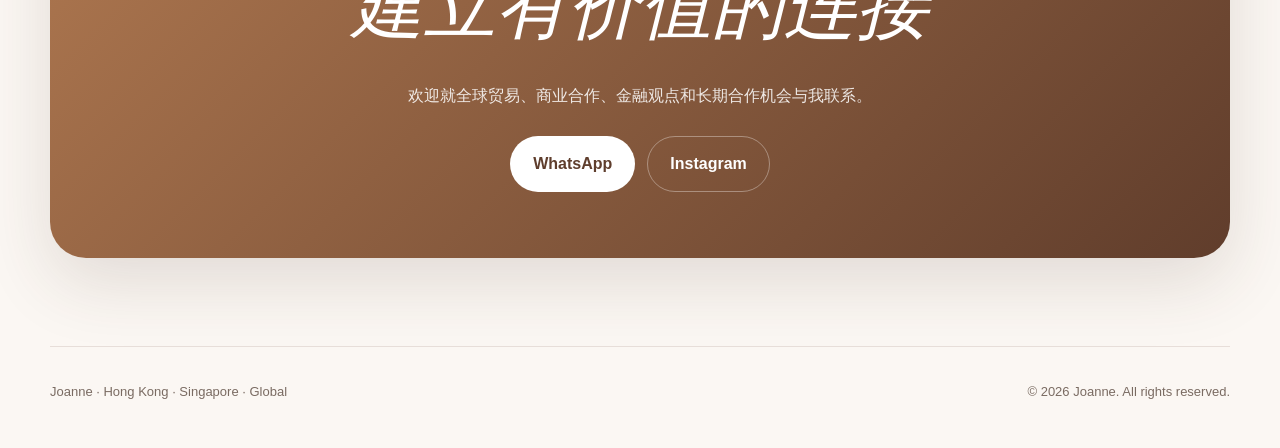
==== commit 6e8369a5: "Add files via upload" ====
--- a/index.html
+++ b/index.html
@@ -3,7 +3,7 @@
 <link rel="stylesheet" href="assets/css/style.css"></head><body>
 <div class="loader"><div class="mark">Joanne</div></div>
 <header class="site-header"><div class="shell header-inner">
-<a class="logo" href="">Joanne</a><nav class="nav"><a class="active" href=""><span class="zh">首页</span><span class="en">Home</span></a><a class="" href="about/"><span class="zh">关于</span><span class="en">About</span></a><a class="" href="business/"><span class="zh">业务</span><span class="en">Business</span></a><a class="" href="journey/"><span class="zh">经历</span><span class="en">Journey</span></a><a class="" href="lifestyle/"><span class="zh">生活方式</span><span class="en">Lifestyle</span></a><a class="" href="gallery/"><span class="zh">相册</span><span class="en">Gallery</span></a><a class="" href="journal/"><span class="zh">观点</span><span class="en">Journal</span></a><a class="" href="contact/"><span class="zh">联系</span><span class="en">Contact</span></a></nav>
+<a class="logo" href="">Joanne</a><nav class="nav"><a class="active" href=""><span class="zh">首页</span><span class="en">Home</span></a><a class="" href="about/"><span class="zh">关于</span><span class="en">About</span></a><a class="" href="business/"><span class="zh">业务</span><span class="en">Business</span></a><a class="" href="journey/"><span class="zh">经历</span><span class="en">Journey</span></a><a class="" href="lifestyle/"><span class="zh">生活方式</span><span class="en">Lifestyle</span></a><a class="" href="gallery/"><span class="zh">相册</span><span class="en">Gallery</span></a><a class="" href="journal/"><span class="zh">观点</span><span class="en">Journal</span></a><a href="overnight/"><span class="zh">过夜使者 / 叛军</span><span class="en">Overnight Rebels</span></a><a class="" href="contact/"><span class="zh">联系</span><span class="en">Contact</span></a></nav>
 <div class="tools"><button class="tool" data-lang-toggle>EN</button><button class="tool" data-theme-toggle>☾</button></div>
 </div></header>
 <main><div class="shell">
--- a/assets/css/style.css
+++ b/assets/css/style.css
@@ -57,3 +57,58 @@
 .page-hero{padding:90px 0 40px}.page-hero h1{font-size:clamp(58px,8vw,100px);font-weight:500;font-style:italic;color:var(--accent);margin:0}.page-hero p{max-width:720px;color:var(--muted);font-size:19px}
 @media(max-width:900px){.nav{display:none}.mobile-menu{display:block}.hero,.editorial{grid-template-columns:1fr}.hero-photo{min-height:540px}.stats{grid-template-columns:repeat(2,1fr);margin-top:20px}.grid3,.journal-grid{grid-template-columns:1fr}.mosaic{grid-template-columns:repeat(2,1fr);grid-auto-rows:180px}.mosaic .wide,.mosaic .tall,.mosaic .small,.mosaic .medium{grid-column:span 1;grid-row:span 1}.timeline-item{grid-template-columns:1fr}.section-head{display:block}.section-head p{margin-top:15px}}
 @media(max-width:520px){.stats{grid-template-columns:1fr}.hero h1{font-size:76px}.hero-photo{min-height:470px}.mosaic{grid-template-columns:1fr}.contact{padding:48px 22px}footer{display:block;text-align:center}}
+
+
+/* 口嗨版 */
+.kouhai-summary{display:grid;grid-template-columns:repeat(4,1fr);gap:16px;margin-bottom:28px}
+.kouhai-metric{padding:25px;text-align:center}
+.kouhai-metric strong{display:block;font-family:Georgia,serif;font-size:34px;color:var(--accent)}
+.kouhai-metric span{font-size:13px;color:var(--muted)}
+.kouhai-toolbar{display:flex;justify-content:space-between;align-items:center;gap:16px;margin-bottom:24px;flex-wrap:wrap}
+.kouhai-search{min-width:260px;flex:1;border:1px solid var(--line);background:var(--surface);color:var(--text);padding:13px 16px;border-radius:999px;outline:none}
+.kouhai-filters{display:flex;gap:8px;flex-wrap:wrap}
+.kouhai-filter{border:1px solid var(--line);background:var(--surface);color:var(--muted);padding:10px 14px;border-radius:999px;cursor:pointer}
+.kouhai-filter.active{background:var(--accent);color:#fff;border-color:var(--accent)}
+.people-grid{display:grid;grid-template-columns:repeat(5,1fr);gap:18px}
+.person-card{padding:24px 20px;transition:.3s}
+.person-card:hover{transform:translateY(-6px);box-shadow:var(--shadow)}
+.person-avatar{width:76px;height:76px;border-radius:50%;margin:0 auto 14px;display:grid;place-items:center;
+background:linear-gradient(135deg,rgba(216,162,156,.4),rgba(210,165,126,.45));font-family:Georgia,serif;font-size:28px;color:var(--accent)}
+.person-card h3{text-align:center;margin:0 0 5px;font-size:24px}
+.person-line{text-align:center;color:var(--muted);font-size:13px;min-height:44px}
+.status-pill{display:block;width:max-content;margin:13px auto 18px;padding:6px 11px;border-radius:999px;font-size:12px;font-weight:800}
+.status-watch{background:#fff2cf;color:#8b6200}.status-low{background:#ffe0dc;color:#a6433b}.status-start{background:#e9e3ff;color:#5b45a5}
+.progress{height:8px;background:var(--surface2);border-radius:999px;overflow:hidden;margin:12px 0 16px}
+.progress span{display:block;height:100%;background:linear-gradient(90deg,var(--accent2),var(--accent));border-radius:inherit}
+.person-data{display:grid;gap:9px;font-size:13px}
+.person-data div{display:flex;justify-content:space-between;gap:12px;border-top:1px solid var(--line);padding-top:9px}
+.person-data span:first-child{color:var(--muted)}
+.kouhai-quote{margin-top:30px;padding:38px;text-align:center}
+.kouhai-quote blockquote{font-family:Georgia,serif;font-style:italic;font-size:30px;color:var(--accent);margin:0}
+.kouhai-note{margin-top:22px;color:var(--muted);font-size:13px;text-align:center}
+@media(max-width:1100px){.people-grid{grid-template-columns:repeat(3,1fr)}}
+@media(max-width:760px){.kouhai-summary{grid-template-columns:repeat(2,1fr)}.people-grid{grid-template-columns:1fr}.kouhai-search{min-width:100%}}
+
+.ov-summary{display:grid;grid-template-columns:repeat(4,1fr);gap:16px;margin:28px 0}
+.ov-metric{padding:25px;text-align:center}.ov-metric strong{display:block;font-family:Georgia,serif;font-size:38px;color:var(--accent)}
+.ov-metric span{font-size:13px;color:var(--muted)}
+.ov-layout{display:grid;grid-template-columns:1.2fr .8fr;gap:20px}
+.ov-box{padding:25px}.ov-box h3{font-size:27px;margin:0 0 18px}
+.rank-row{display:grid;grid-template-columns:42px 1fr 70px;gap:12px;align-items:center;padding:12px 0;border-top:1px solid var(--line)}
+.rank-row:first-of-type{border-top:0}.rank-num{width:32px;height:32px;border-radius:50%;display:grid;place-items:center;background:var(--surface2);color:var(--accent);font-weight:800}
+.rank-name small{display:block;color:var(--muted)}.rank-value{text-align:right;font-family:Georgia,serif;font-size:24px;color:var(--accent)}
+.bar-row{display:grid;grid-template-columns:70px 1fr 35px;gap:10px;align-items:center;margin:14px 0}
+.bar-track{height:12px;background:var(--surface2);border-radius:999px;overflow:hidden}.bar-fill{height:100%;background:linear-gradient(90deg,var(--accent2),var(--accent))}
+.ov-toolbar{display:flex;justify-content:space-between;gap:12px;align-items:center;flex-wrap:wrap;margin:28px 0 20px}
+.ov-tabs{display:flex;gap:8px;flex-wrap:wrap}.ov-tab{border:1px solid var(--line);background:var(--surface);color:var(--muted);padding:10px 15px;border-radius:999px;cursor:pointer}.ov-tab.active{background:var(--accent);color:#fff;border-color:var(--accent)}
+.ov-search{min-width:260px;flex:1;max-width:390px;border:1px solid var(--line);background:var(--surface);color:var(--text);padding:12px 16px;border-radius:999px}
+.ov-cards{display:grid;grid-template-columns:repeat(4,1fr);gap:16px}.ov-person{padding:22px}.ov-person-top{display:flex;justify-content:space-between;gap:12px}.ov-person h3{font-size:24px;margin:0}.ov-person small{color:var(--muted)}.ov-total{font-family:Georgia,serif;font-size:34px;color:var(--accent)}
+.ov-progress{height:8px;background:var(--surface2);border-radius:999px;overflow:hidden;margin:16px 0}.ov-progress span{display:block;height:100%;background:linear-gradient(90deg,var(--accent2),var(--accent))}
+.ov-meta{display:flex;justify-content:space-between;color:var(--muted);font-size:12px}
+.ov-table-wrap{padding:24px;margin-top:22px}.ov-table-scroll{overflow:auto;border:1px solid var(--line);border-radius:18px}.ov-table{border-collapse:collapse;width:100%;min-width:980px;font-size:13px}
+.ov-table th,.ov-table td{padding:10px;border-right:1px solid var(--line);border-bottom:1px solid var(--line);text-align:center}.ov-table th{background:var(--surface2)}.ov-table td:first-child,.ov-table th:first-child{position:sticky;left:0;background:var(--surface-solid);font-weight:800}
+.ov-table .hit{background:color-mix(in srgb,var(--accent2) 25%,transparent);color:var(--accent);font-weight:800}.ov-table .multi{background:color-mix(in srgb,var(--rose) 34%,transparent);font-weight:800}.ov-table .leave{background:var(--surface2);color:var(--muted);font-style:italic}
+.ov-source-grid{display:grid;grid-template-columns:repeat(3,1fr);gap:18px}.ov-source{padding:12px;overflow:hidden}.ov-source img{width:100%;border-radius:16px}
+.ov-note{font-size:13px;color:var(--muted)}
+@media(max-width:980px){.ov-layout{grid-template-columns:1fr}.ov-cards{grid-template-columns:repeat(2,1fr)}.ov-source-grid{grid-template-columns:1fr}}
+@media(max-width:680px){.ov-summary{grid-template-columns:repeat(2,1fr)}.ov-cards{grid-template-columns:1fr}.ov-search{max-width:none;width:100%}}
